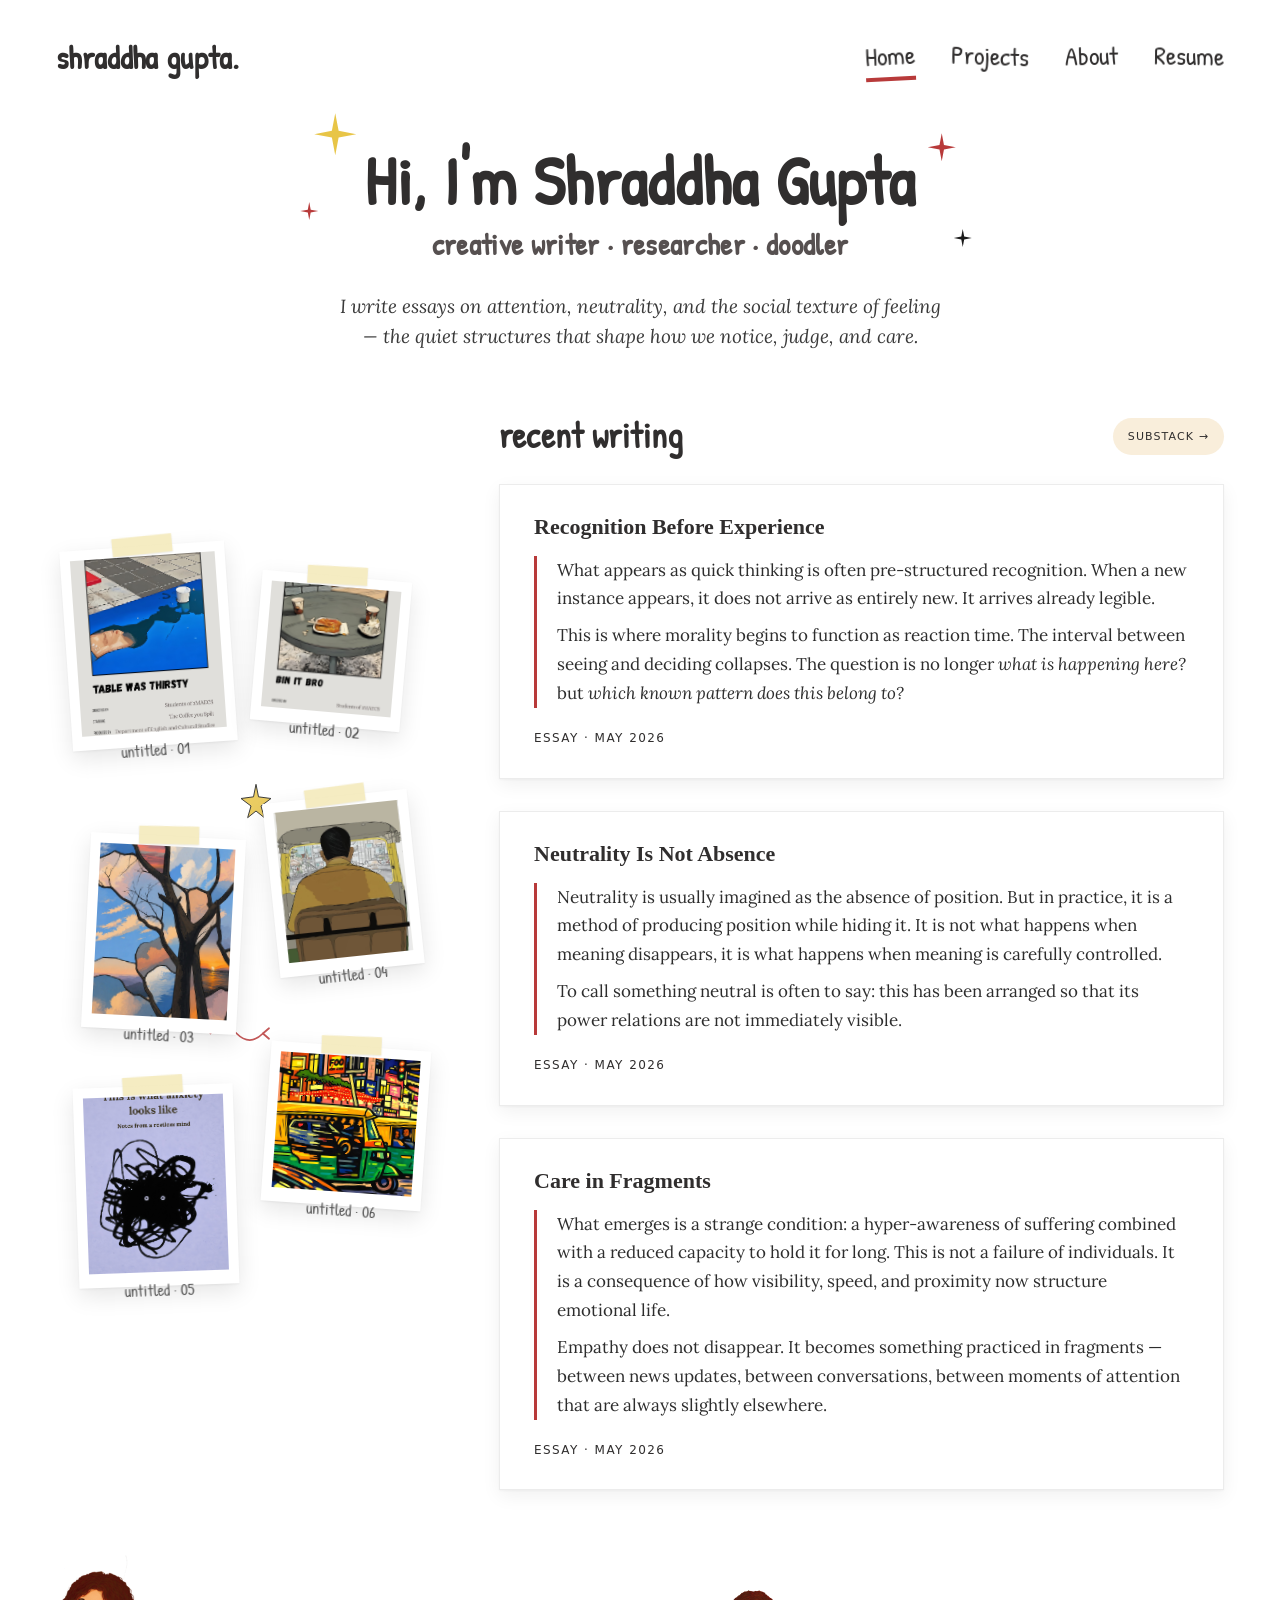
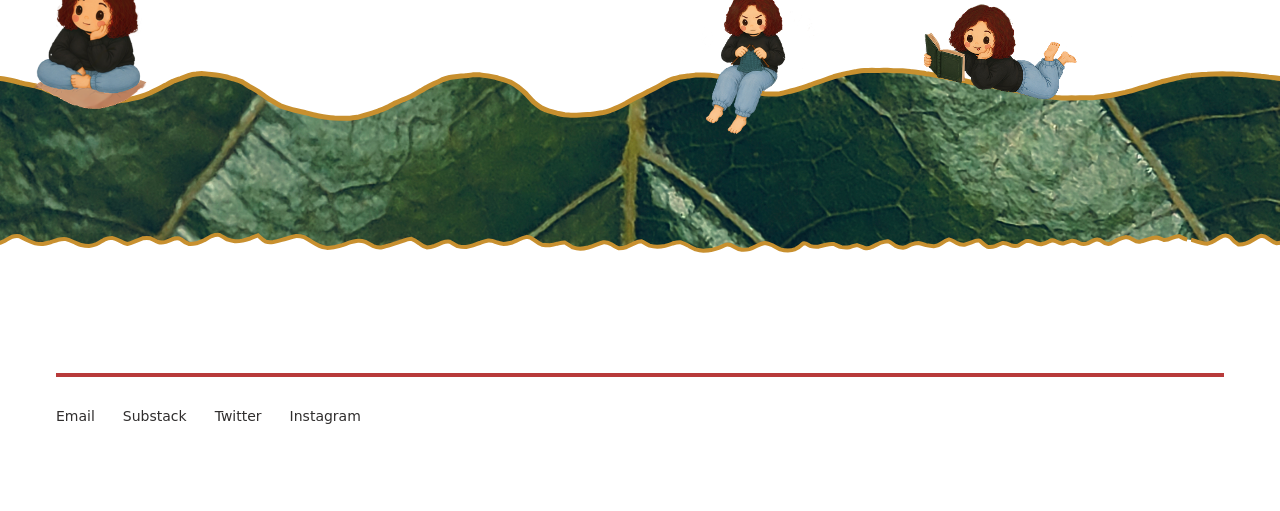
==== index.html @ cafc0611 "Add project about page, images" ====
<!DOCTYPE html>
<html lang="en">

<head>
  <meta charset="UTF-8" />
  <meta name="viewport" content="width=device-width, initial-scale=1.0" />
  <title>Shraddha Gupta</title>
  <link rel="preconnect" href="https://fonts.googleapis.com">
  <link rel="preconnect" href="https://fonts.gstatic.com" crossorigin>
  <link rel="stylesheet" href="assets/style.css">
  <link
    href="https://fonts.googleapis.com/css2?family=Lora:ital,wght@0,400;0,500;1,400;1,500&family=Patrick+Hand&display=swap"
    rel="stylesheet">
</head>

<body>
  <!-- ============================ NAV ============================ -->
  <nav class="page-margin">
    <div class="logo">shraddha gupta.</div>
    <div class="nav-links">
      <a href="index.html" class="nav-active-link">Home</a>
      <a href="projects.html">Projects</a>
      <a href="about.html">About</a>
      <a href="assets/Shraddha Gupta CV.pdf">Resume</a>
    </div>
  </nav>

  <!-- ============================ HERO ============================ -->
  <main class="page-margin">
    <header class="hero">
      <h1>
        <span class="sparkle sparkle--lg" style="top: -30px; left: -50px; --sparkle-color: #e8c547;"></span>
        <span class="sparkle" style="top: -10px; right: -40px;"></span>
        <span class="sparkle sparkle--sm" style="bottom: 14px; right: -56px; --sparkle-color: #1a1a1a;"></span>
        <span class="sparkle sparkle--sm" style="top: 50%; left: -64px; --sparkle-color: #b83a3a;"></span>

        Hi, I'm Shraddha Gupta
        <span class="line2">creative writer · researcher · doodler</span>
      </h1>
      <p class="tagline">I write essays on attention, neutrality, and the social texture of feeling — the quiet
        structures that shape how we notice, judge, and care.</p>
    </header>

    <!-- ============================ CANVAS ============================ -->
    <section class="canvas">

      <!-- ART COLUMN -->
      <div class="gallery" id="gallery">

        <div class="art" style="top: 0; left: 10px; width: 165px; height: 200px; transform: rotate(-4deg);">
          <img src="assets/arts/art-1.jpeg" alt="" data-caption="Untitled · 01">
          <div class="caption">untitled · 01</div>
        </div>

        <div class="art" style="top: 30px; left: 200px; width: 150px; height: 150px; transform: rotate(5deg);">
          <img src="assets/arts/art-2.jpeg" alt="" data-caption="Untitled · 02">
          <div class="caption">untitled · 02</div>
        </div>

        <div class="art" style="top: 290px; left: 30px; width: 155px; height: 195px; transform: rotate(3deg);">
          <img src="assets/arts/art-3.jpeg" alt="" data-caption="Untitled · 03">
          <div class="caption">untitled · 03</div>
        </div>

        <div class="art" style="top: 250px; left: 215px; width: 145px; height: 175px; transform: rotate(-6deg);">
          <img src="assets/arts/art-4.jpeg" alt="" data-caption="Untitled · 04">
          <div class="caption">untitled · 04</div>
        </div>

        <div class="art" style="top: 540px; left: 20px; width: 160px; height: 200px; transform: rotate(-2deg);">
          <img src="assets/arts/art-5.jpeg" alt="" data-caption="Untitled · 05">
          <div class="caption">untitled · 05</div>
        </div>

        <div class="art" style="top: 500px; left: 210px; width: 160px; height: 160px; transform: rotate(4deg);">
          <img src="assets/arts/art-6.jpeg" alt="" data-caption="Untitled · 06">
          <div class="caption">untitled · 06</div>
        </div>

        <svg class="doodle" style="top: 230px; left: 175px;" width="50" height="50" viewBox="0 0 60 60" fill="none">
          <path d="M30 10 L33 25 L48 27 L36 36 L40 50 L30 42 L20 50 L24 36 L12 27 L27 25 Z" fill="#e8c547"
            stroke="#1a1a1a" stroke-width="1.2" stroke-linejoin="round" />
        </svg>

        <svg class="doodle" style="top: 470px; left: 150px;" width="70" height="35" viewBox="0 0 80 40" fill="none">
          <path d="M5 20 Q 20 5, 35 20 T 65 20" stroke="#b83a3a" stroke-width="2" fill="none" stroke-linecap="round" />
          <path d="M65 20 L72 14 M65 20 L72 26" stroke="#b83a3a" stroke-width="2" stroke-linecap="round" />
        </svg>

      </div>

      <!-- WRITING COLUMN -->
      <div class="writing">
        <div class="writing-header">
          <h2>recent writing</h2>
          <a href="https://shraddhag.substack.com/" target="_blank" rel="noopener">Substack →</a>
        </div>

        <article class="essay">
          <a class="title-link" href="https://shraddhag.substack.com/p/recognition-before-experience-on" target="_blank"
            rel="noopener">
            <h3>Recognition Before Experience</h3>
          </a>
          <blockquote>
            <p>What appears as quick thinking is often pre-structured recognition. When a new instance appears, it does
              not arrive as entirely new. It arrives already legible.</p>
            <p>This is where morality begins to function as reaction time. The interval between seeing and deciding
              collapses. The question is no longer <em>what is happening here?</em> but <em>which known pattern does
                this belong to?</em></p>
          </blockquote>
          <span class="meta">Essay · May 2026</span>
        </article>

        <article class="essay">
          <a class="title-link" href="https://shraddhag.substack.com/p/neutrality-is-not-absence-on-the" target="_blank"
            rel="noopener">
            <h3>Neutrality Is Not Absence</h3>
          </a>
          <blockquote>
            <p>Neutrality is usually imagined as the absence of position. But in practice, it is a method of producing
              position while hiding it. It is not what happens when meaning disappears, it is what happens when meaning
              is carefully controlled.</p>
            <p>To call something neutral is often to say: this has been arranged so that its power relations are not
              immediately visible.</p>
          </blockquote>
          <span class="meta">Essay · May 2026</span>
        </article>

        <article class="essay">
          <a class="title-link" href="https://shraddhag.substack.com/p/care-in-fragments-apathy-attention"
            target="_blank" rel="noopener">
            <h3>Care in Fragments</h3>
          </a>
          <blockquote>
            <p>What emerges is a strange condition: a hyper-awareness of suffering combined with a reduced capacity to
              hold it for long. This is not a failure of individuals. It is a consequence of how visibility, speed, and
              proximity now structure emotional life.</p>
            <p>Empathy does not disappear. It becomes something practiced in fragments — between news updates, between
              conversations, between moments of attention that are always slightly elsewhere.</p>
          </blockquote>
          <span class="meta">Essay · May 2026</span>
        </article>

      </div>
    </section>
  </main>

    <!-- ============================ WAVE ANIMATION ============================ -->
  <div class="wave-frame">
    <img class="wave-leaf" src="assets/arts/leaf.jpg" alt="">
    <div class="wave-track" id="wave-track"></div>

    <!-- Two tile templates — desktop and mobile.
         JS picks the right one based on viewport width.
         Both use the same 1440×260 SVG coordinate space,
         but you can reposition overlays independently. -->
    <!-- Desktop tile (≥721px): 1 tile per screen width -->
    <template id="wave-tile-desktop">
      <div class="wave-tile">
        <img src="assets/drawings/waves.svg" alt="" draggable="false" class="wave-svg">
        <svg class="wave-overlay" viewBox="0 0 1440 260" preserveAspectRatio="xMidYMid slice">
            <image href="assets/drawings/shraddha-sitting.png" x="50" y="-110" height="280"/>
            <image href="assets/drawings/shraddha-knitting.png" x="530" y="-74" height="260"/>
            <image href="assets/drawings/shraddha-reading.png" x="530" y="-74" height="230"/>
        </svg>
      </div>
    </template>

    <!-- Mobile tile (≤720px): Reposition / resize overlays for the wider tile -->
    <template id="wave-tile-mobile">
      <div class="wave-tile">
        <img src="assets/drawings/waves.svg" alt="" draggable="false" class="wave-svg">
        <svg class="wave-overlay" viewBox="0 0 1440 280" preserveAspectRatio="xMidYMid slice">
            <image href="assets/drawings/shraddha-sitting.png" x="100" y="-138" height="337"/>
            <image href="assets/drawings/shraddha-knitting.png" x="900" y="-74" height="280"/>
        </svg>
      </div>
    </template>
  </div>

  <!-- ============================ FOOTER ============================ -->
  <footer class="page-margin">
    <div class="links">
      <a href="mailto:hello@example.com">Email</a>
      <a href="https://shraddhag.substack.com/" target="_blank" rel="noopener">Substack</a>
      <a href="#">Twitter</a>
      <a href="#">Instagram</a>
    </div>
  </footer>

  <!-- ============================ MODAL ============================ -->
  <div class="modal" id="modal" aria-hidden="true">
    <button class="modal-close" id="modal-close" aria-label="Close">×</button>
    <button class="modal-arrow modal-prev" id="modal-prev" aria-label="Previous">‹</button>
    <div class="modal-stage" id="modal-stage">
      <img id="modal-img" src="" alt="">
      <div class="modal-caption" id="modal-caption"></div>
    </div>
    <button class="modal-arrow modal-next" id="modal-next" aria-label="Next">›</button>
  </div>

  <script>
    /* ============================================================
       WAVE MARQUEE — tile-based infinite scroll
       ============================================================
       Two <template> elements define the tile at each breakpoint.
       JS picks the right one, clones it, and scrolls. On resize
       across the breakpoint it rebuilds with the other template.
       ============================================================ */
    (function () {
      const BREAKPOINT = 720;

      const DESKTOP = {
        template: document.getElementById('wave-tile-desktop'),
        tilesPerScreen: 1,
        speed: 60,
      };

      const MOBILE = {
        template: document.getElementById('wave-tile-mobile'),
        tilesPerScreen: 0.6,
        speed: 60,
      };

      const track = document.getElementById('wave-track');
      if (!track) return;

      let current = null;   // 'desktop' | 'mobile'
      let offset = 0;
      let last = null;
      let setWidth = window.innerWidth;
      let config = DESKTOP;

      function build() {
        const mode = window.innerWidth > BREAKPOINT ? 'desktop' : 'mobile';
        if (mode === current) return;
        current = mode;
        config = mode === 'desktop' ? DESKTOP : MOBILE;

        // Clear existing tiles
        track.innerHTML = '';

        const tileCount = Math.ceil(config.tilesPerScreen) + 2;
        const tileWidthVW = 100 / config.tilesPerScreen;

        for (let t = 0; t < tileCount; t++) {
          const clone = config.template.content.cloneNode(true);
          const tile = clone.querySelector('.wave-tile');
          tile.style.width = tileWidthVW + 'vw';
          track.appendChild(clone);
        }

        // Reset scroll so it doesn't jump
        setWidth = window.innerWidth;
        offset = offset % setWidth;
      }

      build();

      // Rebuild immediately when crossing the breakpoint
      window.addEventListener('resize', function () {
        setWidth = window.innerWidth;
        const mode = setWidth > BREAKPOINT ? 'desktop' : 'mobile';
        if (mode !== current) build();
      });

      function tick(ts) {
        if (last === null) last = ts;
        const dt = (ts - last) / 1000;
        last = ts;

        offset += config.speed * dt;

        setWidth = window.innerWidth;
        if (offset >= setWidth) offset -= setWidth;

        track.style.transform = 'translate3d(-' + offset + 'px, 0, 0)';
        requestAnimationFrame(tick);
      }

      requestAnimationFrame(tick);
    })();

    /* ============================================================
       GALLERY MODAL
       ============================================================ */
    (function () {
      const tiles = Array.from(document.querySelectorAll('.art img'));
      const modal = document.getElementById('modal');
      const modalImg = document.getElementById('modal-img');
      const modalCaption = document.getElementById('modal-caption');
      const stage = document.getElementById('modal-stage');
      let i = 0;

      function show(n) {
        i = (n + tiles.length) % tiles.length;
        modalImg.src = tiles[i].src;
        modalCaption.textContent = tiles[i].dataset.caption || '';
      }
      function open(n) { show(n); modal.classList.add('open'); document.body.style.overflow = 'hidden'; }
      function close() { modal.classList.remove('open'); document.body.style.overflow = ''; }

      tiles.forEach((img, idx) => img.parentElement.addEventListener('click', () => open(idx)));
      modal.addEventListener('click', close);
      stage.addEventListener('click', e => e.stopPropagation());
      document.getElementById('modal-close').addEventListener('click', close);
      document.getElementById('modal-prev').addEventListener('click', e => { e.stopPropagation(); show(i - 1); });
      document.getElementById('modal-next').addEventListener('click', e => { e.stopPropagation(); show(i + 1); });
      document.addEventListener('keydown', e => {
        if (!modal.classList.contains('open')) return;
        if (e.key === 'Escape') close();
        if (e.key === 'ArrowLeft') show(i - 1);
        if (e.key === 'ArrowRight') show(i + 1);
      });
    })();
  </script>
</body>
</html>
---- assets/style.css ----
:root {
  --bg: #ffffff;
  --ink: #302e2e;
  --muted: #6b6b6b;
  --accent: #b83a3a;
  --paper: #ffffff;
  --tape: #f4e9b8;
  --card-border: #ececec;
  --font-hand: 'Patrick Hand', cursive;
  --font-serif: 'Fraunces', Georgia, serif;
  --font-body: 'Lora', Georgia, serif;
  --font-sans: 'Inter', system-ui, sans-serif;
}

* {
  box-sizing: border-box;
  margin: 0;
  padding: 0;
}

html,
body {
  overflow-x: hidden;
}

html {
  scroll-behavior: smooth;
}

body {
  background: var(--bg);
  color: var(--ink);
  font-family: var(--font-sans);
  font-size: 16px;
  line-height: 1.6;
  padding: 32px 0 80px;
  -webkit-font-smoothing: antialiased;
  -moz-osx-font-smoothing: grayscale;
}

.page-margin {
  margin-left: 56px;
  margin-right: 56px;
}


/* ---------- NAV ---------- */
nav {
  display: flex;
  justify-content: space-between;
  align-items: center;
  padding-bottom: 20px;
}

.logo {
  font-family: var(--font-hand);
  font-weight: 600;
  font-size: 32px;
  letter-spacing: 0.01em;
}

.nav-links {
  display: flex;
  gap: 36px;
}

.nav-links a {
  color: var(--ink);
  text-decoration: none;
  font-family: var(--font-hand);
  font-size: 26px;
  transition: color 0.2s ease;
  display: inline-block;
  backface-visibility: hidden;
  -webkit-backface-visibility: hidden;
  transform: translateZ(0) rotate(var(--r, 0deg));
}

.nav-links a:nth-child(1) {
  --r: -3deg;
}

.nav-links a:nth-child(2) {
  --r: 2deg;
}

.nav-links a:nth-child(3) {
  --r: -1deg;
}

.nav-links a:nth-child(4) {
  --r: 1deg;
}

.nav-links a:hover {
  color: var(--accent);
}

.nav-active-link {
  border-bottom: 4px solid var(--accent);
}

/* ---------- WAVE ANIMATION ---------- */
.wave-frame {
  position: relative;
  width: 100%;
  aspect-ratio: 1440 / 260;
  margin-top: 120px;
  margin-bottom: 24px;
}

/* Leaf fills the entire frame as background */
.wave-leaf {
  position: absolute;
  inset: 0;
  width: 100%;
  height: 100%;
  object-fit: cover;
  display: block;
  background-position: 10%;
}

/* Track holds wave SVG images that scroll on top of the leaf.
       The SVG's filled wave shape should be white (#fff) so it
       punches out the leaf, matching the page background.        */
.wave-track {
  position: absolute;
  inset: 0;
  display: flex;
  will-change: transform;
  z-index: 1;
}

.wave-tile {
  position: relative;
  flex-shrink: 0;
  height: 100%;
}

.wave-svg {
  display: block;
  width: 100%;
  height: 100%;
}

/* Overlay SVG for characters / doodles that ride the wave.
       viewBox="0 0 1440 260" gives a fixed coordinate space that
       scales with the tile. Just draw/place things in that space. */
.wave-overlay {
  position: absolute;
  inset: 0;
  width: 100%;
  height: 100%;
  pointer-events: none;
  overflow: visible;
}

/* ---------- HERO ---------- */
.hero {
  text-align: center;
  padding: 40px 0 45px;
  position: relative;
}

.hero h1 {
  font-family: var(--font-hand);
  font-weight: 700;
  font-size: clamp(40px, 6vw, 68px);
  line-height: 1.1;
  letter-spacing: 0.005em;
  position: relative;
  display: inline-block;
}

.hero h1 span.line2 {
  display: block;
  font-size: clamp(30px, 4.5vw, 30px);
  margin-top: 10px;
  color: #565050;
}

.hero h1 span.aside {
  font-family: var(--font-serif);
  font-style: italic;
  font-weight: 400;
  font-size: 0.5em;
  color: var(--muted);
  letter-spacing: 0;
  vertical-align: middle;
}

.hero .tagline {
  margin-top: 28px;
  font-family: var(--font-body);
  font-style: italic;
  font-size: 19px;
  line-height: 1.6;
  color: #3a3a3a;
  max-width: 56ch;
  margin-left: auto;
  margin-right: auto;
}

/* ---------- SPARKLES ---------- */
.sparkle {
  --sparkle-size: 28px;
  --sparkle-color: var(--accent);
  position: absolute;
  width: var(--sparkle-size);
  height: var(--sparkle-size);
  pointer-events: none;
  background: var(--sparkle-color);
  clip-path: polygon(50% 0%, 58% 42%, 100% 50%, 58% 58%,
      50% 100%, 42% 58%, 0% 50%, 42% 42%);
  filter: drop-shadow(0 1px 2px rgba(0, 0, 0, 0.15));
  animation: twinkle 2.4s ease-in-out infinite;
}

.sparkle--sm {
  --sparkle-size: 18px;
}

.sparkle--lg {
  --sparkle-size: 42px;
}

@keyframes twinkle {

  0%,
  100% {
    transform: scale(1) rotate(0deg);
    opacity: 1;
  }

  50% {
    transform: scale(0.75) rotate(90deg);
    opacity: 0.7;
  }
}

/* ---------- CANVAS / GALLERY ---------- */
.canvas {
  position: relative;
  max-width: 1260px;
  display: grid;
  margin: 0 auto;
  grid-template-columns: 1fr 2fr;
  gap: 80px;
  align-items: start;
}

.gallery {
  position: relative;
  min-height: 800px;
  padding-top: 60px;
  margin-top: 150px;
}

.gallery-label {
  position: absolute;
  top: 8px;
  left: 30px;
  display: flex;
  align-items: center;
  gap: 12px;
  transform: rotate(-2deg);
}

.gallery-label-line {
  width: 32px;
  height: 1px;
  background: var(--muted);
}

.gallery-label-text {
  font-family: var(--font-sans);
  font-size: 11px;
  text-transform: uppercase;
  letter-spacing: 0.16em;
  color: var(--muted);
}

.art {
  position: absolute;
  background: var(--paper);
  padding: 10px 10px 14px;
  box-shadow:
    0 1px 2px rgba(0, 0, 0, 0.06),
    0 8px 22px rgba(0, 0, 0, 0.10);
  transition: transform 0.25s ease, box-shadow 0.25s ease, z-index 0s 0.25s;
  cursor: pointer;
  z-index: 1;
  backface-visibility: hidden;
  -webkit-backface-visibility: hidden;
  will-change: transform;
}

.art img {
  display: block;
  width: 100%;
  height: 100%;
  object-fit: cover;
}

.art:hover {
  transform: rotate(0deg) scale(1.03) !important;
  box-shadow: 0 4px 8px rgba(0, 0, 0, 0.08), 0 24px 50px rgba(0, 0, 0, 0.18);
  z-index: 10;
  transition: transform 0.25s ease, box-shadow 0.25s ease, z-index 0s;
}

.art::before {
  content: "";
  position: absolute;
  top: -10px;
  left: 50%;
  transform: translateX(-50%) rotate(-2deg);
  width: 60px;
  height: 18px;
  background: var(--tape);
  opacity: 0.85;
  box-shadow: 0 1px 2px rgba(0, 0, 0, 0.1);
}

.art .caption {
  font-family: var(--font-hand);
  font-size: 16px;
  text-align: center;
  margin-top: 6px;
  color: #555;
}

/* ---------- WRITING COLUMN ---------- */
.writing {
  padding-top: 12px;
}

.featured-quote {
  margin: 0 0 56px;
  padding: 0;
  border: none;
}

.featured-quote p {
  font-family: var(--font-serif);
  font-style: italic;
  font-weight: 400;
  font-size: clamp(22px, 2.4vw, 30px);
  line-height: 1.4;
  color: var(--ink);
  letter-spacing: -0.005em;
}

.featured-quote cite {
  display: block;
  margin-top: 16px;
  font-style: normal;
  font-family: var(--font-sans);
  font-size: 12px;
  text-transform: uppercase;
  letter-spacing: 0.14em;
  color: var(--muted);
}

.featured-quote cite em {
  font-style: italic;
  text-transform: none;
  letter-spacing: 0.02em;
  font-family: var(--font-body);
  font-size: 14px;
}

.writing-header {
  display: flex;
  align-items: baseline;
  justify-content: space-between;
  margin-bottom: 10px;
  padding-bottom: 10px;
}

.writing-header h2 {
  font-family: var(--font-hand);
  font-weight: 700;
  font-size: 35px;
  letter-spacing: 0.01em;
}

.writing-header a {
  font-family: var(--font-sans);
  font-size: 11px;
  color: var(--ink);
  text-decoration: none;
  text-transform: uppercase;
  letter-spacing: 0.1em;
  border-radius: 20px;
  background: rgb(249, 238, 219);
  padding: 10px 15px 10px 15px;
  margin-top: auto;
  margin-bottom: auto;
}

.writing-header a:hover {
  color: var(--accent);
}

.essay {
  background: var(--paper);
  padding: 28px 34px;
  margin-bottom: 32px;
  box-shadow:
    0 1px 2px rgba(0, 0, 0, 0.04),
    0 6px 18px rgba(0, 0, 0, 0.06);
  border: 1px solid var(--card-border);
  transition: transform 0.2s ease, box-shadow 0.2s ease;
  backface-visibility: hidden;
  -webkit-backface-visibility: hidden;
  will-change: transform;

}

.essay:hover {
  transform: translateY(-1px) rotate(0deg);
  box-shadow: 0 4px 8px rgba(0, 0, 0, 0.05), 0 14px 28px rgba(0, 0, 0, 0.10);
}


.essay a.title-link {
  text-decoration: none;
  color: inherit;
  display: block;
}

.essay h3 {
  font-family: var(--font-serif);
  font-weight: 600;
  font-size: 22px;
  line-height: 1.3;
  margin-bottom: 14px;
}

.essay h3:hover {
  color: var(--accent);
}

.essay blockquote {
  font-family: var(--font-body);
  font-weight: 400;
  font-size: 17px;
  line-height: 1.7;
  color: #2d2d2d;
  padding-left: 20px;
  border-left: 3px solid var(--accent);
  margin-bottom: 16px;
  -webkit-font-smoothing: antialiased;
  -moz-osx-font-smoothing: grayscale;
}

.essay blockquote p+p {
  margin-top: 8px;
}

.essay .meta {
  font-size: 12px;
  text-transform: uppercase;
  letter-spacing: 0.12em;
  font-family: var(--font-sans);
}

/* ---------- DOODLES ---------- */
.doodle {
  position: absolute;
  pointer-events: none;
  opacity: 0.85;
}

/* ---------- FOOTER ---------- */
footer {
  margin-top: 100px;
  padding-top: 28px;
  border-top: 4px solid var(--accent);
  display: flex;
  justify-content: space-between;
  align-items: flex-end;
  flex-wrap: wrap;
  gap: 32px;
}

footer .signoff {
  font-family: var(--font-hand);
  font-size: 28px;
  color: var(--accent);
}

footer .links {
  display: flex;
  gap: 28px;
}

footer .links a {
  color: var(--ink);
  text-decoration: none;
  font-size: 14px;
  border-bottom: 1px solid transparent;
  padding-bottom: 2px;
  transition: border-color 0.2s ease;
}

footer .links a:hover {
  border-color: var(--accent);
}

/* ---------- MODAL ---------- */
.modal {
  position: fixed;
  inset: 0;
  background: rgba(20, 18, 16, 0.92);
  display: none;
  align-items: center;
  justify-content: center;
  z-index: 100;
  padding: 40px 80px;
  cursor: pointer;
}

.modal.open {
  display: flex;
}

.modal-stage {
  max-width: 90vw;
  max-height: 85vh;
  display: flex;
  flex-direction: column;
  align-items: center;
  gap: 16px;
  cursor: default;
}

.modal-stage img {
  max-width: 100%;
  max-height: 78vh;
  object-fit: contain;
  box-shadow: 0 20px 60px rgba(0, 0, 0, 0.4);
}

.modal-caption {
  font-family: var(--font-hand);
  font-size: 22px;
  color: #f0e9d8;
}

.modal-arrow,
.modal-close {
  position: absolute;
  background: none;
  border: 1px solid rgba(255, 255, 255, 0.3);
  color: #fafaf7;
  width: 44px;
  height: 44px;
  border-radius: 50%;
  font-size: 18px;
  cursor: pointer;
  display: flex;
  align-items: center;
  justify-content: center;
  transition: background 0.15s ease;
  font-family: var(--font-serif);
}

.modal-arrow {
  top: 50%;
  transform: translateY(-50%);
}

.modal-prev {
  left: 24px;
}

.modal-next {
  right: 24px;
}

.modal-close {
  top: 24px;
  right: 24px;
  border: none;
  opacity: 0.7;
  font-size: 28px;
}

.modal-arrow:hover,
.modal-close:hover {
  background: rgba(255, 255, 255, 0.1);
  opacity: 1;
}

/* ============================================================
   PROJECTS PAGE STYLES
   ============================================================ */

.hero--compact {
  padding: 30px 0 35px;
}

.hero--compact h1 {
  font-size: clamp(36px, 5vw, 56px);
}

/* Projects Section */
.projects-section {
  max-width: 1100px;
  margin: 0 auto;
  padding: 20px 0 60px;
}

/* Project Cards */
.project-card {
  display: grid;
  grid-template-columns: 1fr 1.2fr;
  gap: 48px;
  align-items: center;
  margin-bottom: 80px;
  position: relative;
}

.project-card--reverse {
  grid-template-columns: 1.2fr 1fr;
  direction: rtl;
}

.project-card--reverse > * {
  direction: ltr;
}

.project-card--featured {
  background: var(--paper);
  padding: 40px;
  border-radius: 4px;
  box-shadow: 0 2px 8px rgba(0, 0, 0, 0.06), 0 12px 32px rgba(0, 0, 0, 0.08);
  border: 1px solid var(--card-border);
  margin-bottom: 100px;
}

/* Project Images */
.project-images {
  display: grid;
  grid-template-columns: 1fr 1fr;
  gap: 16px;
  position: relative;
  max-width: 400px;
}

.project-card--featured .project-images {
  max-width: 320px;
}

.project-images--single {
  grid-template-columns: 1fr;
}

.project-img {
  background: var(--paper);
  padding: 8px;
  box-shadow: 0 2px 6px rgba(0, 0, 0, 0.08), 0 8px 20px rgba(0, 0, 0, 0.10);
  transition: transform 0.25s ease, box-shadow 0.25s ease;
}

.project-img:hover {
  transform: translateY(-4px) rotate(0deg);
  box-shadow: 0 4px 12px rgba(0, 0, 0, 0.10), 0 16px 40px rgba(0, 0, 0, 0.14);
}

.project-img img {
  display: block;
  width: 100%;
  height: auto;
  object-fit: cover;
}

.project-img--primary {
  transform: rotate(-2deg);
}

.project-img--secondary {
  transform: rotate(3deg) translateY(20px);
}

/* Project Content */
.project-content {
  padding: 8px 0;
}

.project-tag {
  display: inline-block;
  font-family: var(--font-sans);
  font-size: 11px;
  text-transform: uppercase;
  letter-spacing: 0.14em;
  color: var(--accent);
  background: rgba(184, 58, 58, 0.08);
  padding: 6px 12px;
  border-radius: 20px;
  margin-bottom: 16px;
}

.project-content h2 {
  font-family: var(--font-serif);
  font-weight: 600;
  font-size: clamp(22px, 2.5vw, 28px);
  line-height: 1.3;
  margin-bottom: 20px;
  color: var(--ink);
}

.project-content p {
  font-family: var(--font-body);
  font-size: 16px;
  line-height: 1.7;
  color: #3d3d3d;
  margin-bottom: 16px;
}

.project-link {
  display: inline-block;
  margin-top: 12px;
  font-family: var(--font-sans);
  font-size: 13px;
  color: var(--accent);
  text-decoration: none;
  border-bottom: 1px solid var(--accent);
  padding-bottom: 2px;
  transition: color 0.2s ease, border-color 0.2s ease;
}

.project-link:hover {
  color: var(--ink);
  border-color: var(--ink);
}

/* Project Doodles */
.project-doodle {
  position: absolute;
  pointer-events: none;
}

.project-card .project-doodle {
  left: -50px;
  top: 20%;
}

.project-card .project-doodle--right {
  left: auto;
  right: -30px;
  top: 10%;
}

.project-card .project-doodle--left {
  left: -40px;
  top: 40%;
}

/* ============================================================
   ABOUT PAGE STYLES - SIDE BY SIDE LAYOUT
   ============================================================ */

/* Split Layout Container */
.about-split {
  display: grid;
  grid-template-columns: 320px 1fr;
  gap: 60px;
  align-items: start;
  max-width: 1000px;
  margin: 40px auto 60px;
  padding: 0 20px;
}

/* Left Column - Profile */
.about-profile {
  display: flex;
  flex-direction: column;
  align-items: center;
  position: sticky;
  top: 40px;
}

.profile-container-large {
  position: relative;
  width: 280px;
  height: 280px;
  margin-bottom: 24px;
}

.profile-frame-large {
  width: 260px;
  height: 260px;
  border-radius: 50%;
  overflow: hidden;
  position: absolute;
  top: 10px;
  left: 10px;
  box-shadow: 0 6px 30px rgba(0, 0, 0, 0.15);
  background: var(--paper);
  border: 5px solid var(--paper);
}

.profile-frame-large img {
  width: 100%;
  height: 100%;
  object-fit: cover;
}

.profile-ring-large {
  position: absolute;
  top: 0;
  left: 0;
  width: 100%;
  height: 100%;
  pointer-events: none;
}

/* Sparkles around large profile */
.profile-container-large .sparkle {
  position: absolute;
  animation: twinkle 2.4s ease-in-out infinite;
}

.about-tagline-large {
  font-family: var(--font-body);
  font-style: italic;
  font-size: 15px;
  color: var(--muted);
  text-align: center;
  line-height: 1.5;
}

/* Right Column - Content */
.about-text-content {
  padding-top: 20px;
}

.about-heading {
  font-family: var(--font-hand);
  font-weight: 700;
  font-size: clamp(40px, 5vw, 56px);
  line-height: 1.1;
  position: relative;
  display: inline-block;
  margin-bottom: 28px;
  color: var(--ink);
}

.about-body p {
  font-family: var(--font-body);
  font-size: 16.5px;
  line-height: 1.8;
  color: #3d3d3d;
  margin-bottom: 20px;
}

.about-lead-large {
  font-family: var(--font-serif);
  font-size: 18px;
  line-height: 1.7;
  color: var(--ink);
  margin-bottom: 20px;
}

/* Connect Section - Inline */
.about-connect-split {
  margin-top: 32px;
  padding-top: 24px;
  border-top: 1px solid var(--card-border);
  font-family: var(--font-body);
  font-size: 16px;
  color: var(--muted);
}

.connect-label {
  color: var(--muted);
  margin-right: 8px;
}

.connect-link-inline {
  font-family: var(--font-hand);
  font-size: 20px;
  color: var(--ink);
  text-decoration: none;
  position: relative;
  margin: 0 4px;
}

.connect-link-inline:hover {
  color: var(--accent);
}

.connect-separator {
  margin: 0 8px;
  color: var(--muted);
}

/* Knick-knacks illustration */
.about-knickknacks {
  display: flex;
  justify-content: center;
  margin-top: 20px;
  margin-bottom: 20px;
}

.about-knickknacks img {
  max-width: 100%;
  height: auto;
  max-height: 160px;
  opacity: 0.9;
}

/* ---------- RESPONSIVE ---------- */
@media (max-width: 1024px) {
  .canvas {
    grid-template-columns: 1fr;
    gap: 56px;
  }

  .writing {
    order: 1;
  }

  .gallery {
    order: 2;
  }

  .gallery {
    min-height: auto;
    padding-top: 40px;
    display: grid;
    grid-template-columns: repeat(2, 1fr);
    gap: 28px;
    max-width: 600px;
    margin: 0 auto;
  }

  .art {
    position: relative !important;
    top: auto !important;
    left: auto !important;
    width: 100% !important;
    height: auto !important;
    transform: rotate(0deg) !important;
  }

  .art img {
    aspect-ratio: 1 / 1;
  }

  .gallery-label {
    position: relative;
    top: auto;
    left: 0;
  }

  .doodle {
    display: none;
  }
}

@media (max-width: 720px) {
  nav {
    margin-bottom: 24px;
    padding-bottom: 12px;
  }

  .hero {
    padding: 8px 0 40px;
  }

  .nav-links {
    gap: 18px;
  }

  .gallery {
    grid-template-columns: 1fr;
    max-width: 320px;
  }

  .wave-frame {
    aspect-ratio: 1440 / 500;
  }

  /* Projects responsive */
  .project-card,
  .project-card--reverse {
    grid-template-columns: 1fr;
    direction: ltr;
    gap: 32px;
  }

  .project-card--reverse > * {
    direction: ltr;
  }

  .project-card--featured {
    padding: 24px;
  }

  .project-images {
    order: 1;
  }

  .project-content {
    order: 2;
  }

  /* About responsive */
  .about-split {
    grid-template-columns: 1fr;
    gap: 40px;
    margin: 20px auto 40px;
  }

  .about-profile {
    position: static;
    order: 1;
  }

  .about-text-content {
    order: 2;
    text-align: center;
  }

  .about-body {
    text-align: left;
  }

  .profile-container-large {
    width: 220px;
    height: 220px;
  }

  .profile-frame-large {
    width: 200px;
    height: 200px;
  }

  .about-heading {
    margin-bottom: 20px;
  }

  .about-connect-split {
    text-align: center;
  }

  .about-knickknacks img {
    max-height: 120px;
  }

}
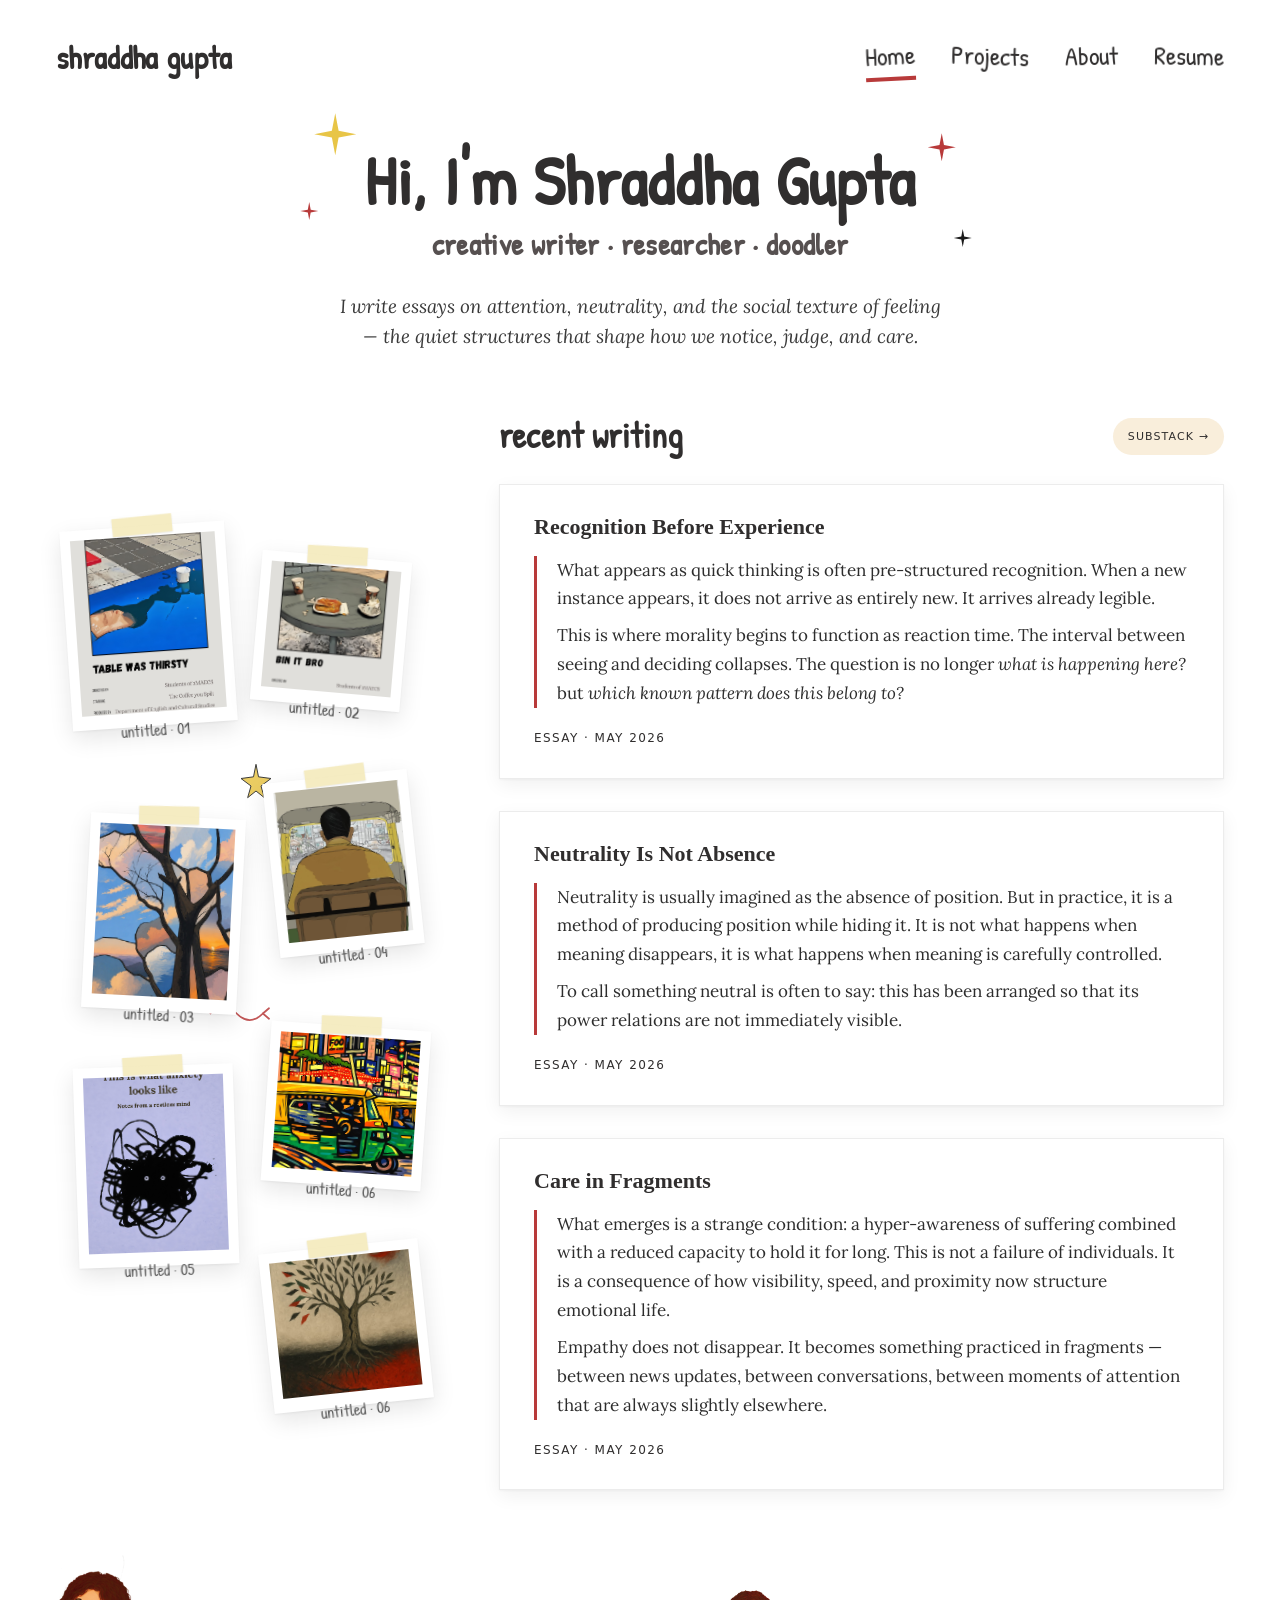
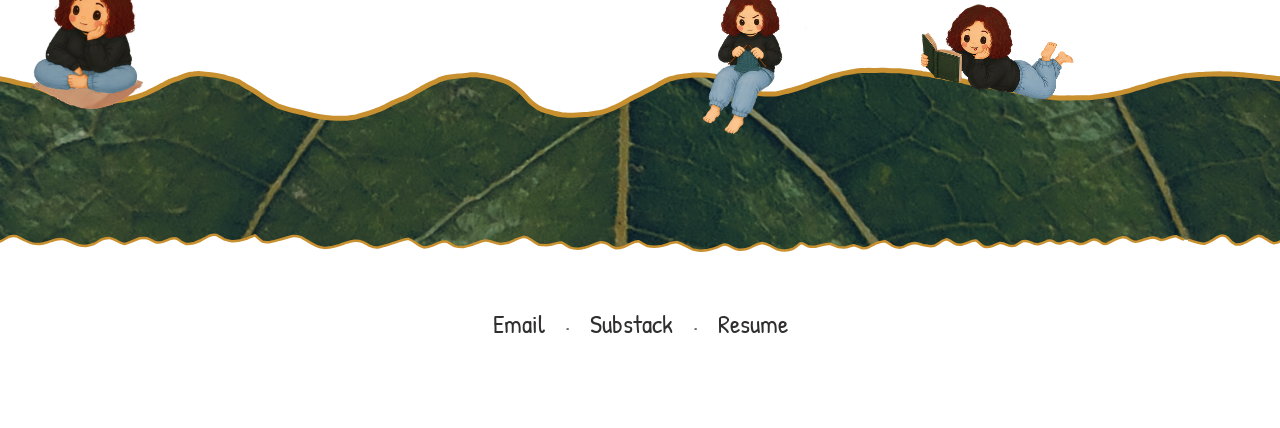
==== commit 2011c448: "Update footer, some tweaks" ====
--- a/index.html
+++ b/index.html
@@ -16,7 +16,7 @@
 <body>
   <!-- ============================ NAV ============================ -->
   <nav class="page-margin">
-    <div class="logo">shraddha gupta.</div>
+    <div class="logo">shraddha gupta</div>
     <div class="nav-links">
       <a href="index.html" class="nav-active-link">Home</a>
       <a href="projects.html">Projects</a>
@@ -74,6 +74,11 @@
 
         <div class="art" style="top: 500px; left: 210px; width: 160px; height: 160px; transform: rotate(4deg);">
           <img src="assets/arts/art-6.jpeg" alt="" data-caption="Untitled · 06">
+          <div class="caption">untitled · 06</div>
+        </div>
+
+        <div class="art" style="top: 720px; left: 210px; width: 160px; height: 160px; transform: rotate(-6deg);">
+          <img src="assets/arts/art-9.jpeg" alt="" data-caption="Untitled · 06">
           <div class="caption">untitled · 06</div>
         </div>
 
@@ -182,9 +187,10 @@
   <footer class="page-margin">
     <div class="links">
       <a href="mailto:hello@example.com">Email</a>
+      <span class="separator">·</span>
       <a href="https://shraddhag.substack.com/" target="_blank" rel="noopener">Substack</a>
-      <a href="#">Twitter</a>
-      <a href="#">Instagram</a>
+      <span class="separator">·</span>
+      <a href="assets/Shraddha Gupta CV.pdf">Resume</a>
     </div>
   </footer>
 
--- a/assets/style.css
+++ b/assets/style.css
@@ -253,7 +253,7 @@
   position: relative;
   min-height: 800px;
   padding-top: 60px;
-  margin-top: 150px;
+  margin-top: 130px;
 }
 
 .gallery-label {
@@ -475,38 +475,39 @@
 
 /* ---------- FOOTER ---------- */
 footer {
-  margin-top: 100px;
-  padding-top: 28px;
-  border-top: 4px solid var(--accent);
-  display: flex;
-  justify-content: space-between;
-  align-items: flex-end;
-  flex-wrap: wrap;
-  gap: 32px;
-}
-
-footer .signoff {
+  margin-top: 30px;
+  padding-top: 0;
+  display: flex;
+  flex-direction: column;
+  justify-content: center;
+  align-items: center;
+}
+
+footer .links {
+  display: flex;
+  align-items: center;
+  gap: 20px;
+}
+
+footer .links a {
   font-family: var(--font-hand);
-  font-size: 28px;
-  color: var(--accent);
-}
-
-footer .links {
-  display: flex;
-  gap: 28px;
-}
-
-footer .links a {
   color: var(--ink);
   text-decoration: none;
-  font-size: 14px;
+  font-size: 26px;
   border-bottom: 1px solid transparent;
   padding-bottom: 2px;
   transition: border-color 0.2s ease;
 }
 
 footer .links a:hover {
-  border-color: var(--accent);
+  color: var(--accent);
+  border-color: transparent;
+}
+
+footer .links .separator {
+  font-family: var(--font-hand);
+  color: var(--muted);
+  font-size: 26px;
 }
 
 /* ---------- MODAL ---------- */
@@ -851,7 +852,7 @@
 
 .about-body p {
   font-family: var(--font-body);
-  font-size: 16.5px;
+  font-size: 17px;
   line-height: 1.8;
   color: #3d3d3d;
   margin-bottom: 20px;
@@ -867,9 +868,6 @@
 
 /* Connect Section - Inline */
 .about-connect-split {
-  margin-top: 32px;
-  padding-top: 24px;
-  border-top: 1px solid var(--card-border);
   font-family: var(--font-body);
   font-size: 16px;
   color: var(--muted);
@@ -882,8 +880,9 @@
 
 .connect-link-inline {
   font-family: var(--font-hand);
-  font-size: 20px;
-  color: var(--ink);
+  font-size: clamp(30px, 4.5vw, 30px);
+  margin-top: 10px;
+  color: #565050;
   text-decoration: none;
   position: relative;
   margin: 0 4px;
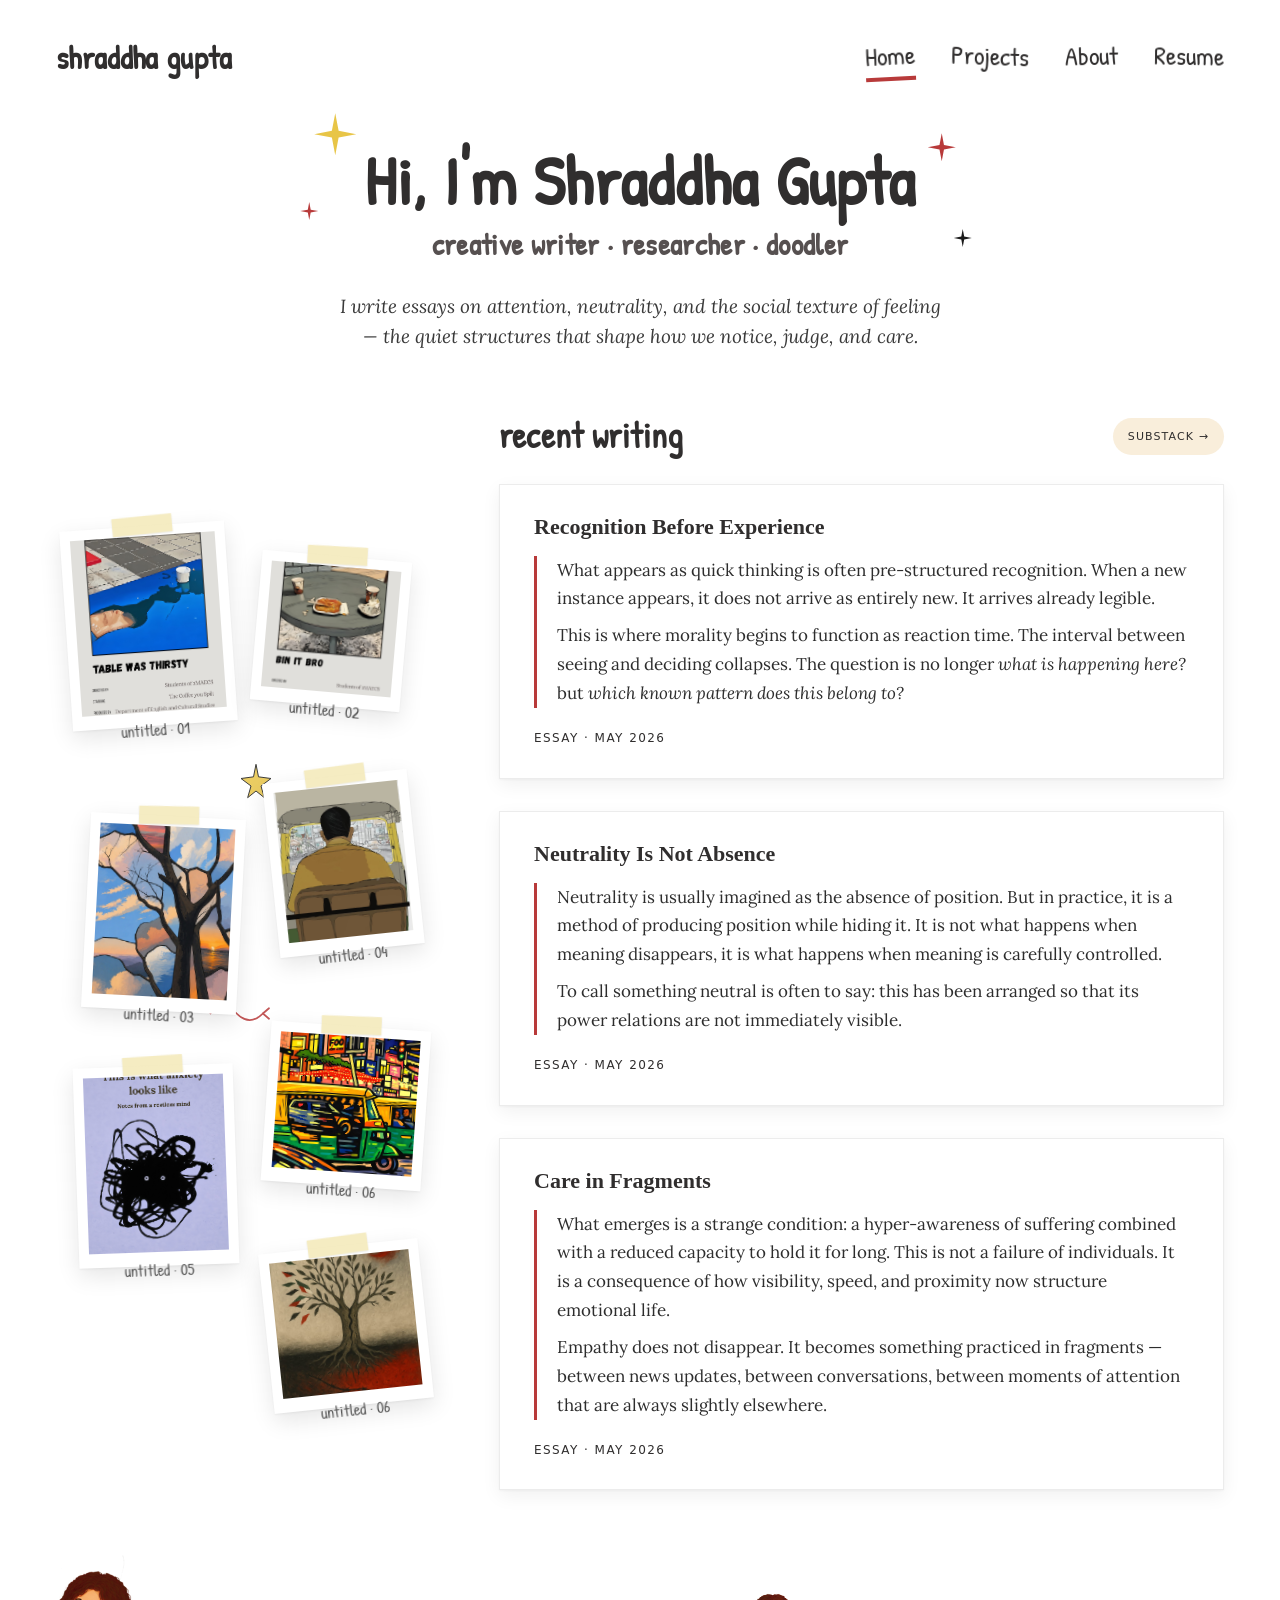
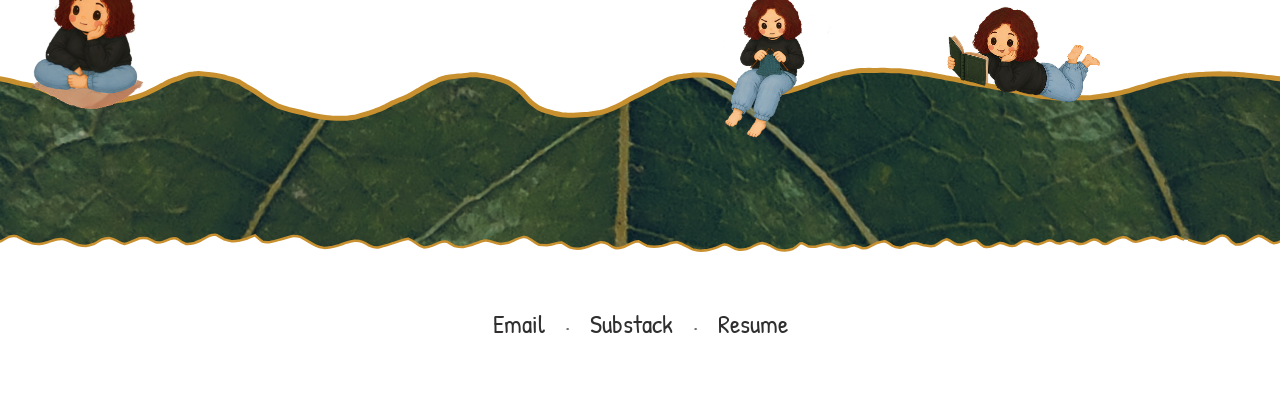
==== commit b57c80d1: "Responsiveness improvements" ====
--- a/index.html
+++ b/index.html
@@ -165,8 +165,8 @@
         <img src="assets/drawings/waves.svg" alt="" draggable="false" class="wave-svg">
         <svg class="wave-overlay" viewBox="0 0 1440 260" preserveAspectRatio="xMidYMid slice">
             <image href="assets/drawings/shraddha-sitting.png" x="50" y="-110" height="280"/>
-            <image href="assets/drawings/shraddha-knitting.png" x="530" y="-74" height="260"/>
-            <image href="assets/drawings/shraddha-reading.png" x="530" y="-74" height="230"/>
+            <image href="assets/drawings/shraddha-knitting.png" x="555" y="-70" height="260"/>
+            <image href="assets/drawings/shraddha-reading.png" x="560" y="-71" height="230"/>
         </svg>
       </div>
     </template>
--- a/assets/style.css
+++ b/assets/style.css
@@ -33,7 +33,7 @@
   font-family: var(--font-sans);
   font-size: 16px;
   line-height: 1.6;
-  padding: 32px 0 80px;
+  padding: 32px 0 45px;
   -webkit-font-smoothing: antialiased;
   -moz-osx-font-smoothing: grayscale;
 }
@@ -98,6 +98,40 @@
 
 .nav-active-link {
   border-bottom: 4px solid var(--accent);
+}
+
+@media (max-width: 720px) {
+  nav.page-margin {
+    flex-direction: column !important;
+    align-items: center !important;
+    gap: 2px !important;
+    text-align: center;
+    padding-top: 20px !important;
+    padding-bottom: 12px !important;
+  }
+
+  nav .logo {
+    width: 100%;
+    text-align: center;
+    margin-bottom: 2px;
+  }
+
+  nav .nav-links {
+    width: 100%;
+    display: flex !important;
+    justify-content: center !important;
+    align-items: center !important;
+    gap: 24px !important;
+    flex-wrap: nowrap !important;
+    font-size: 0.82em !important;
+    letter-spacing: 0.02em;
+    margin-top: 20px;
+  }
+
+  nav .nav-links a {
+    padding: 2px 0 !important;
+    white-space: nowrap;
+  }
 }
 
 /* ---------- WAVE ANIMATION ---------- */
@@ -629,7 +663,7 @@
   direction: rtl;
 }
 
-.project-card--reverse > * {
+.project-card--reverse>* {
   direction: ltr;
 }
 
@@ -897,6 +931,12 @@
   color: var(--muted);
 }
 
+@media (max-width: 720px) {
+  .connect-separator {
+    display: none;
+  }
+}
+
 /* Knick-knacks illustration */
 .about-knickknacks {
   display: flex;
@@ -984,6 +1024,10 @@
     aspect-ratio: 1440 / 500;
   }
 
+  .writing-header h2 {
+    font-size: 30px;
+  }
+
   /* Projects responsive */
   .project-card,
   .project-card--reverse {
@@ -992,7 +1036,7 @@
     gap: 32px;
   }
 
-  .project-card--reverse > * {
+  .project-card--reverse>* {
     direction: ltr;
   }
 
@@ -1006,6 +1050,15 @@
 
   .project-content {
     order: 2;
+  }
+
+  .page-margin {
+    margin-left: 30px;
+    margin-right: 30px;
+  }
+
+  .essay {
+    padding: 28px 25px;
   }
 
   /* About responsive */
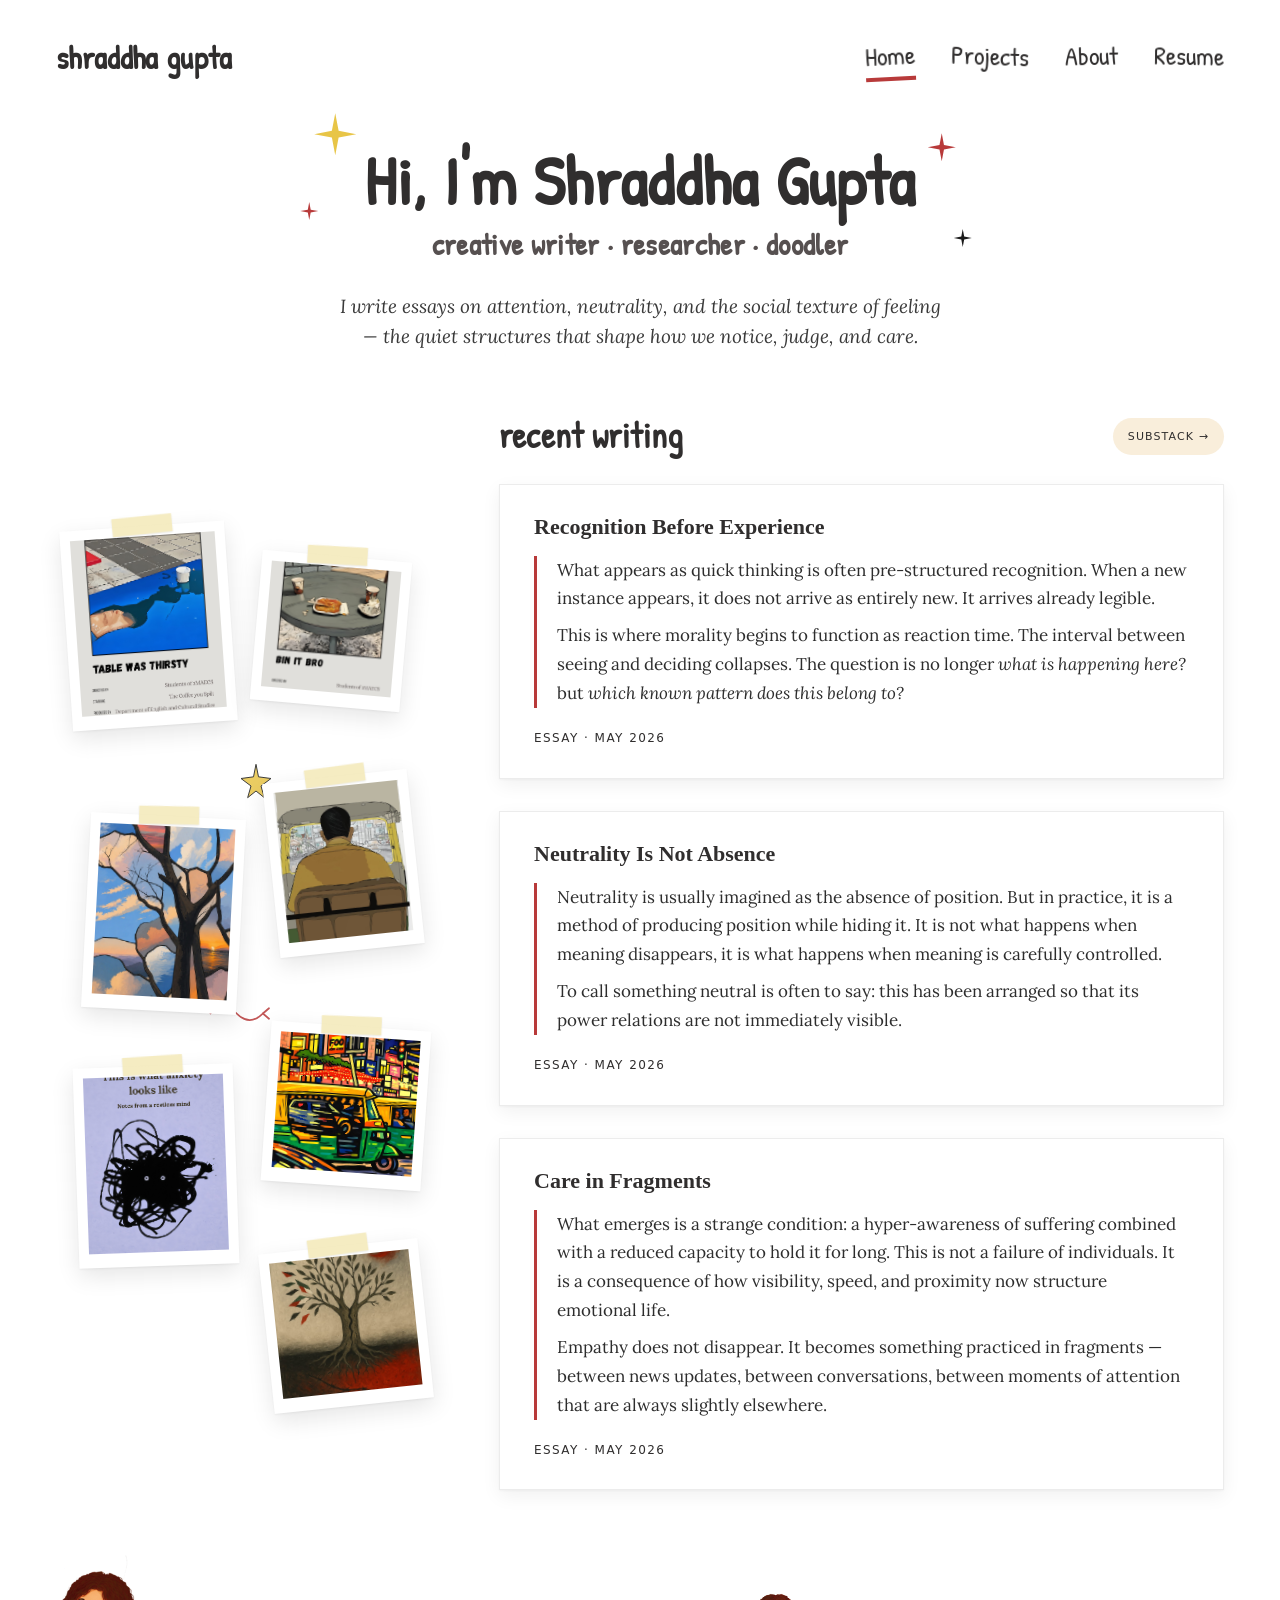
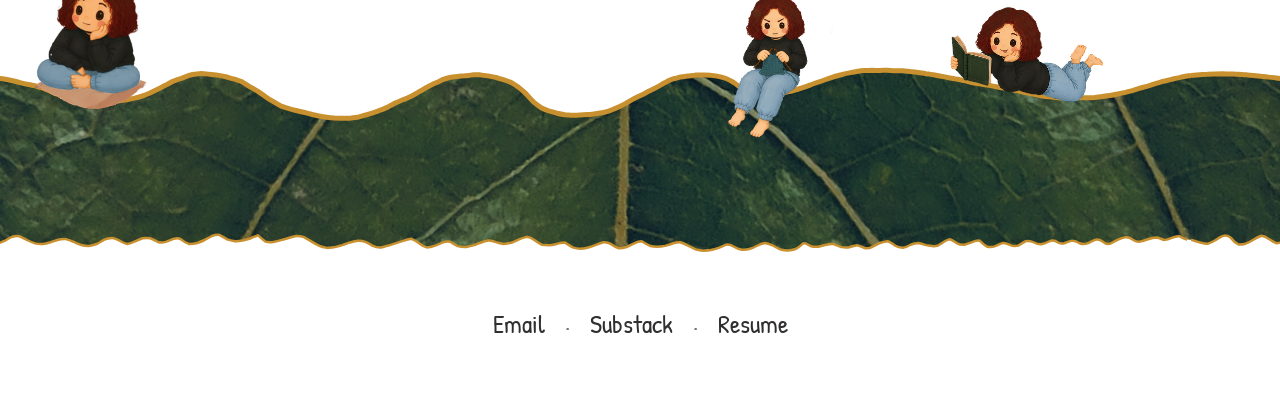
==== commit ab2fbcd8: "Hide image captions" ====
--- a/index.html
+++ b/index.html
@@ -49,37 +49,37 @@
 
         <div class="art" style="top: 0; left: 10px; width: 165px; height: 200px; transform: rotate(-4deg);">
           <img src="assets/arts/art-1.jpeg" alt="" data-caption="Untitled · 01">
-          <div class="caption">untitled · 01</div>
+          <!-- <div class="caption">untitled · 01</div> -->
         </div>
 
         <div class="art" style="top: 30px; left: 200px; width: 150px; height: 150px; transform: rotate(5deg);">
           <img src="assets/arts/art-2.jpeg" alt="" data-caption="Untitled · 02">
-          <div class="caption">untitled · 02</div>
+          <!-- <div class="caption">untitled · 02</div> -->
         </div>
 
         <div class="art" style="top: 290px; left: 30px; width: 155px; height: 195px; transform: rotate(3deg);">
           <img src="assets/arts/art-3.jpeg" alt="" data-caption="Untitled · 03">
-          <div class="caption">untitled · 03</div>
+          <!-- <div class="caption">untitled · 03</div> -->
         </div>
 
         <div class="art" style="top: 250px; left: 215px; width: 145px; height: 175px; transform: rotate(-6deg);">
           <img src="assets/arts/art-4.jpeg" alt="" data-caption="Untitled · 04">
-          <div class="caption">untitled · 04</div>
+          <!-- <div class="caption">untitled · 04</div> -->
         </div>
 
         <div class="art" style="top: 540px; left: 20px; width: 160px; height: 200px; transform: rotate(-2deg);">
           <img src="assets/arts/art-5.jpeg" alt="" data-caption="Untitled · 05">
-          <div class="caption">untitled · 05</div>
+          <!-- <div class="caption">untitled · 05</div> -->
         </div>
 
         <div class="art" style="top: 500px; left: 210px; width: 160px; height: 160px; transform: rotate(4deg);">
           <img src="assets/arts/art-6.jpeg" alt="" data-caption="Untitled · 06">
-          <div class="caption">untitled · 06</div>
+          <!-- <div class="caption">untitled · 06</div> -->
         </div>
 
         <div class="art" style="top: 720px; left: 210px; width: 160px; height: 160px; transform: rotate(-6deg);">
           <img src="assets/arts/art-9.jpeg" alt="" data-caption="Untitled · 06">
-          <div class="caption">untitled · 06</div>
+          <!-- <div class="caption">untitled · 06</div> -->
         </div>
 
         <svg class="doodle" style="top: 230px; left: 175px;" width="50" height="50" viewBox="0 0 60 60" fill="none">
@@ -301,7 +301,7 @@
       function show(n) {
         i = (n + tiles.length) % tiles.length;
         modalImg.src = tiles[i].src;
-        modalCaption.textContent = tiles[i].dataset.caption || '';
+        // modalCaption.textContent = tiles[i].dataset.caption || '';
       }
       function open(n) { show(n); modal.classList.add('open'); document.body.style.overflow = 'hidden'; }
       function close() { modal.classList.remove('open'); document.body.style.overflow = ''; }
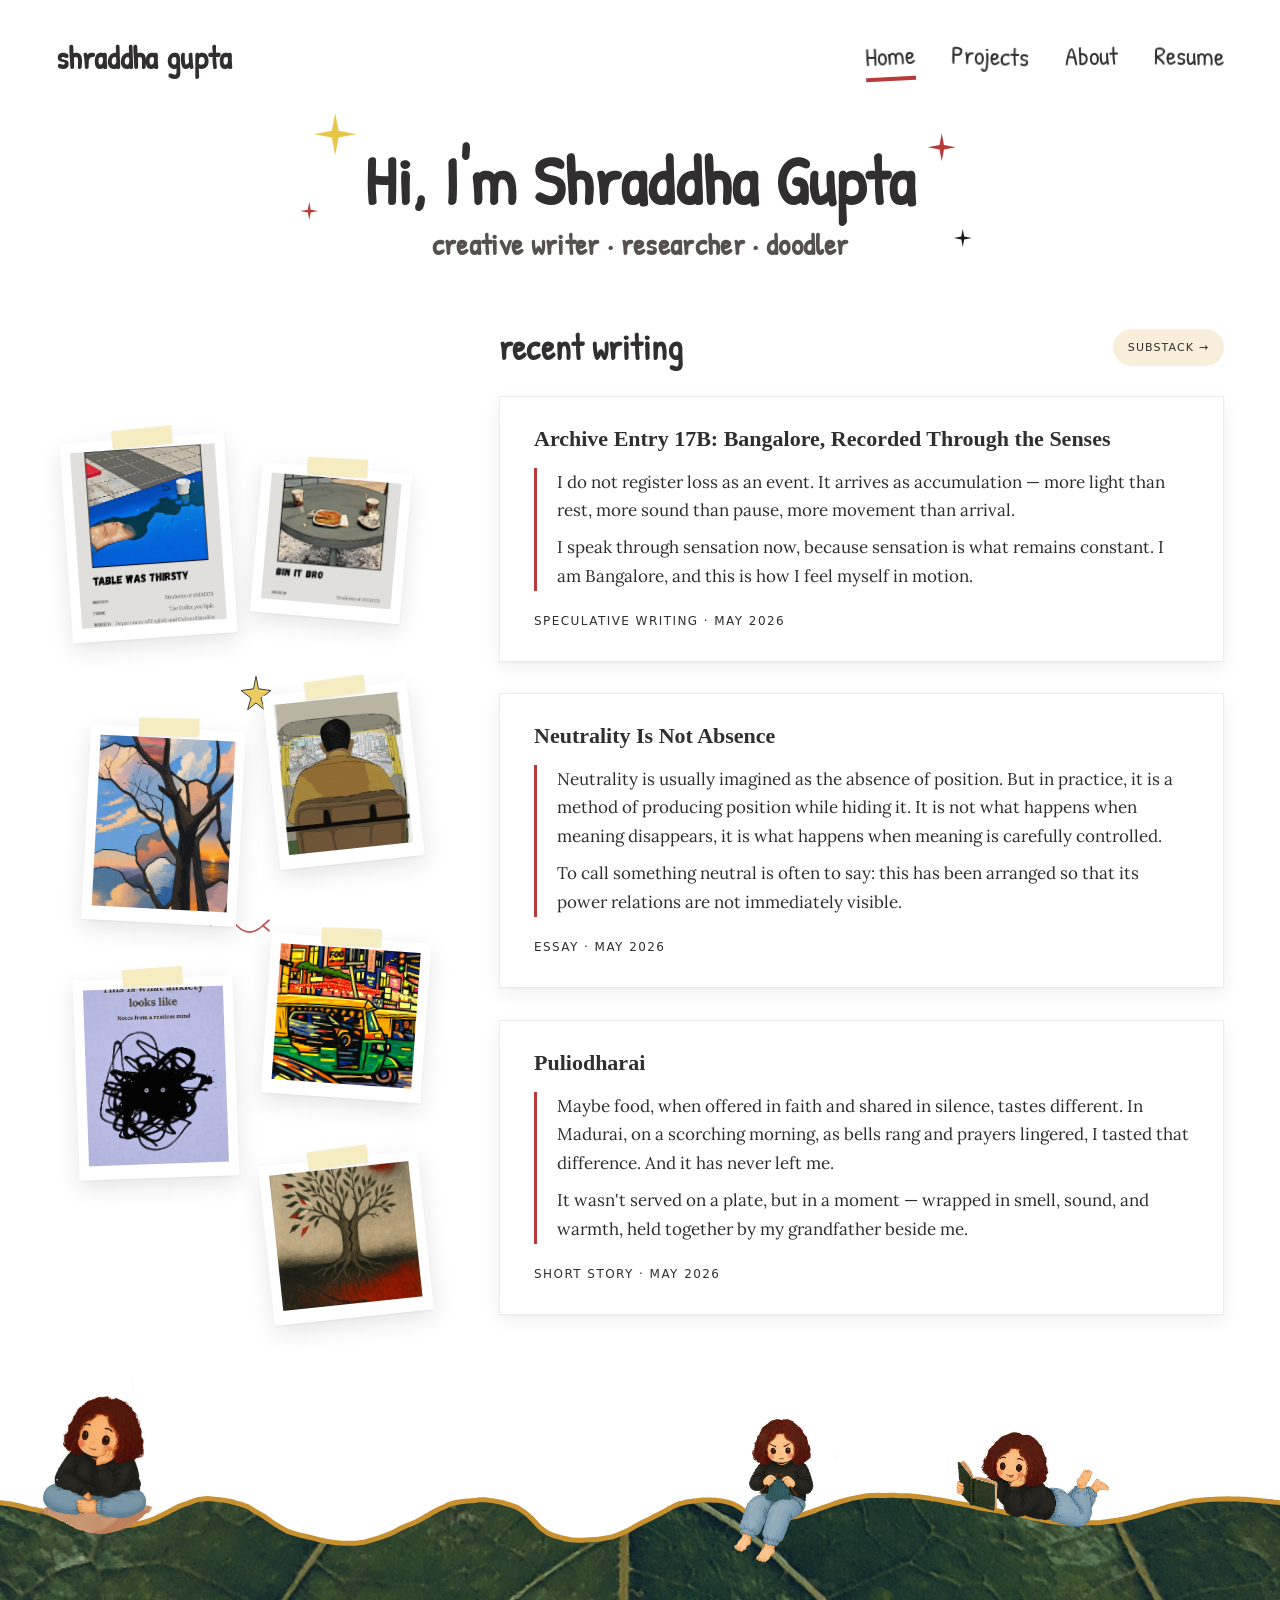
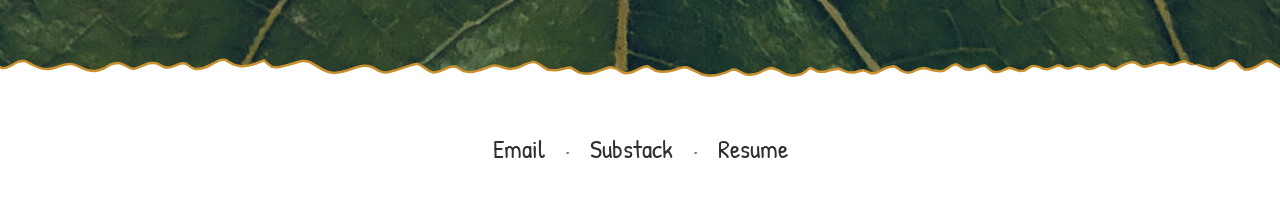
==== commit 523d6044: "Update essays, hide bio byline" ====
--- a/index.html
+++ b/index.html
@@ -37,8 +37,8 @@
         Hi, I'm Shraddha Gupta
         <span class="line2">creative writer · researcher · doodler</span>
       </h1>
-      <p class="tagline">I write essays on attention, neutrality, and the social texture of feeling — the quiet
-        structures that shape how we notice, judge, and care.</p>
+      <!-- <p class="tagline">I write essays on attention, neutrality, and the social texture of feeling — the quiet
+        structures that shape how we notice, judge, and care.</p> -->
     </header>
 
     <!-- ============================ CANVAS ============================ -->
@@ -104,16 +104,13 @@
         <article class="essay">
           <a class="title-link" href="https://shraddhag.substack.com/p/recognition-before-experience-on" target="_blank"
             rel="noopener">
-            <h3>Recognition Before Experience</h3>
+            <h3>Archive Entry 17B: Bangalore, Recorded Through the Senses</h3>
           </a>
           <blockquote>
-            <p>What appears as quick thinking is often pre-structured recognition. When a new instance appears, it does
-              not arrive as entirely new. It arrives already legible.</p>
-            <p>This is where morality begins to function as reaction time. The interval between seeing and deciding
-              collapses. The question is no longer <em>what is happening here?</em> but <em>which known pattern does
-                this belong to?</em></p>
+            <p>I do not register loss as an event. It arrives as accumulation — more light than rest, more sound than pause, more movement than arrival.</p>
+            <p>I speak through sensation now, because sensation is what remains constant. I am Bangalore, and this is how I feel myself in motion.</p>
           </blockquote>
-          <span class="meta">Essay · May 2026</span>
+          <span class="meta">Speculative writing · May 2026</span>
         </article>
 
         <article class="essay">
@@ -134,16 +131,14 @@
         <article class="essay">
           <a class="title-link" href="https://shraddhag.substack.com/p/care-in-fragments-apathy-attention"
             target="_blank" rel="noopener">
-            <h3>Care in Fragments</h3>
+            <h3>Puliodharai</h3>
           </a>
           <blockquote>
-            <p>What emerges is a strange condition: a hyper-awareness of suffering combined with a reduced capacity to
-              hold it for long. This is not a failure of individuals. It is a consequence of how visibility, speed, and
-              proximity now structure emotional life.</p>
-            <p>Empathy does not disappear. It becomes something practiced in fragments — between news updates, between
-              conversations, between moments of attention that are always slightly elsewhere.</p>
+            <p>Maybe food, when offered in faith and shared in silence, tastes different. 
+              In Madurai, on a scorching morning, as bells rang and prayers lingered, I tasted that difference. And it has never left me.</p>
+            <p>It wasn't served on a plate, but in a moment — wrapped in smell, sound, and warmth, held together by my grandfather beside me.</p>
           </blockquote>
-          <span class="meta">Essay · May 2026</span>
+          <span class="meta">Short Story · May 2026</span>
         </article>
 
       </div>
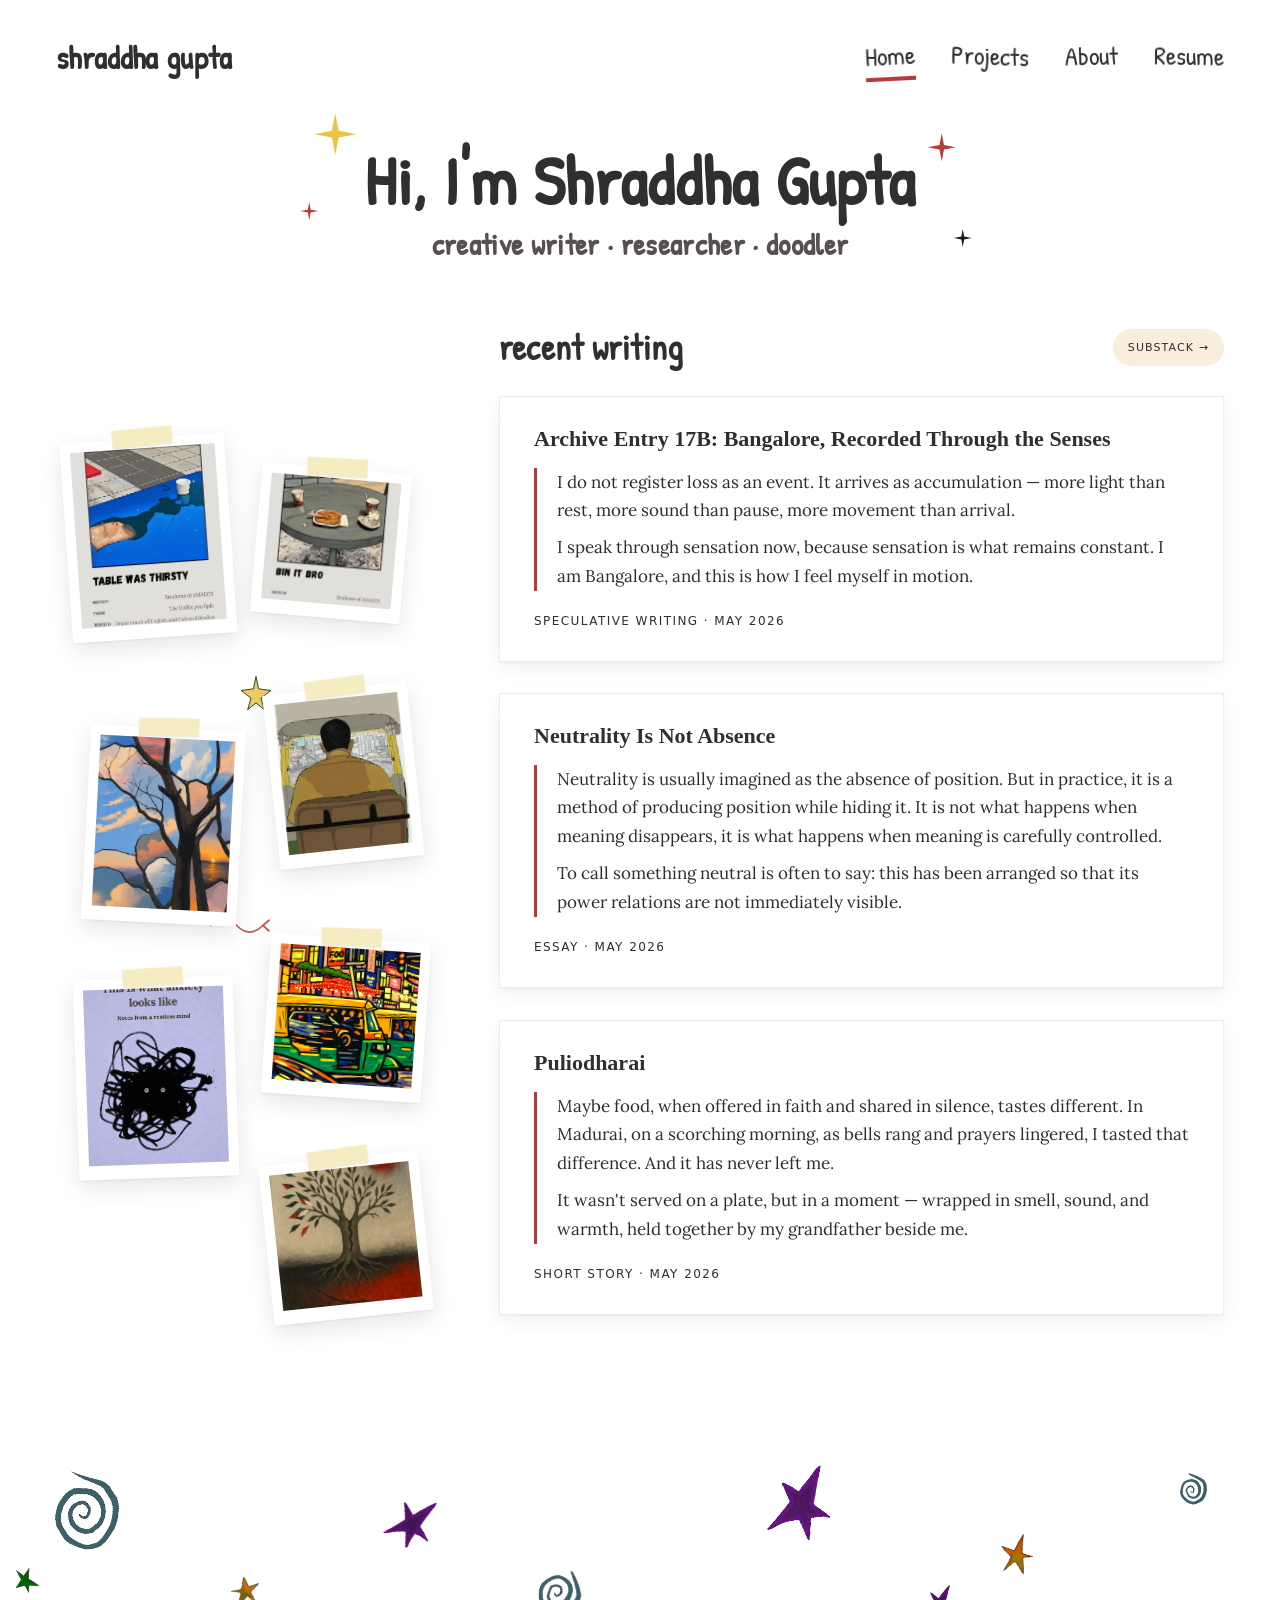
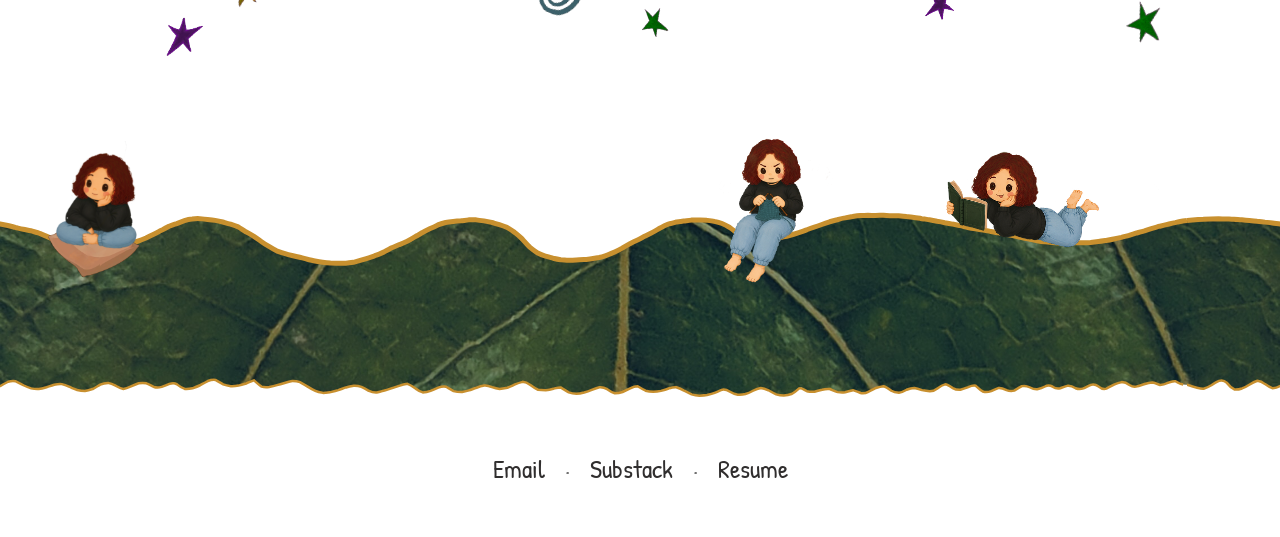
==== commit 3878be90: "Add doodles on index.html foot" ====
--- a/index.html
+++ b/index.html
@@ -107,8 +107,10 @@
             <h3>Archive Entry 17B: Bangalore, Recorded Through the Senses</h3>
           </a>
           <blockquote>
-            <p>I do not register loss as an event. It arrives as accumulation — more light than rest, more sound than pause, more movement than arrival.</p>
-            <p>I speak through sensation now, because sensation is what remains constant. I am Bangalore, and this is how I feel myself in motion.</p>
+            <p>I do not register loss as an event. It arrives as accumulation — more light than rest, more sound than
+              pause, more movement than arrival.</p>
+            <p>I speak through sensation now, because sensation is what remains constant. I am Bangalore, and this is
+              how I feel myself in motion.</p>
           </blockquote>
           <span class="meta">Speculative writing · May 2026</span>
         </article>
@@ -134,9 +136,11 @@
             <h3>Puliodharai</h3>
           </a>
           <blockquote>
-            <p>Maybe food, when offered in faith and shared in silence, tastes different. 
-              In Madurai, on a scorching morning, as bells rang and prayers lingered, I tasted that difference. And it has never left me.</p>
-            <p>It wasn't served on a plate, but in a moment — wrapped in smell, sound, and warmth, held together by my grandfather beside me.</p>
+            <p>Maybe food, when offered in faith and shared in silence, tastes different.
+              In Madurai, on a scorching morning, as bells rang and prayers lingered, I tasted that difference. And it
+              has never left me.</p>
+            <p>It wasn't served on a plate, but in a moment — wrapped in smell, sound, and warmth, held together by my
+              grandfather beside me.</p>
           </blockquote>
           <span class="meta">Short Story · May 2026</span>
         </article>
@@ -145,7 +149,34 @@
     </section>
   </main>
 
-    <!-- ============================ WAVE ANIMATION ============================ -->
+  <!-- ============================ SCATTERED DOODLES ============================ -->
+  <div class="doodle-strip">
+    <img class="doodle-item" src="assets/doodles/doodle-1.png" alt=""
+      style="left: 4%; top: 20px; width: 70px; transform: rotate(-15deg);">
+    <img class="doodle-item" src="assets/doodles/doodle-5.png" alt=""
+      style="left: 1%; top: 120px; width: 25px; transform: rotate(-15deg);">
+    <img class="doodle-item" src="assets/doodles/doodle-2.png" alt=""
+       style="left: 13%; top: 170px; width: 38px; transform: rotate(180deg);">
+    <img class="doodle-item" src="assets/doodles/doodle-7.png" alt=""
+      style="left: 18%; top: 130px; width: 30px; transform: rotate(22deg);">
+    <img class="doodle-item" src="assets/doodles/doodle-2.png" alt=""
+      style="left: 30%; top: 50px; width: 50px; transform: rotate(10deg);">
+    <img class="doodle-item" src="assets/doodles/doodle-5.png" alt=""
+      style="left: 50%; top: 160px; width: 28px; transform: rotate(-8deg);">
+    <img class="doodle-item" src="assets/doodles/doodle-6.png" alt=""
+      style="left: 60%; top: 15px; width: 65px; transform: rotate(5deg);">
+    <img class="doodle-item" src="assets/doodles/doodle-4.png" alt=""
+      style="left: 42%; top: 120px; width: 45px; transform: rotate(20deg);">
+    <img class="doodle-item" src="assets/doodles/doodle-3.png" alt=""
+      style="left: 78%; top: 90px; width: 35px; transform: rotate(-20deg);">
+    <img class="doodle-item" src="assets/doodles/doodle-5.png" alt=""
+      style="left: 88%; top: 155px; width: 38px; transform: rotate(14deg);">
+    <img class="doodle-item" src="assets/doodles/doodle-2.png" alt=""
+      style="left: 72%; top: 140px; width: 32px; transform: rotate(-12deg);">
+    <img class="doodle-item" src="assets/doodles/doodle-4.png" alt=""
+      style="left: 92%; top: 25px; width: 30px; transform: rotate(-25deg);">
+  </div>
+  <!-- ============================ WAVE ANIMATION ============================ -->
   <div class="wave-frame">
     <img class="wave-leaf" src="assets/arts/leaf.jpg" alt="">
     <div class="wave-track" id="wave-track"></div>
@@ -159,9 +190,10 @@
       <div class="wave-tile">
         <img src="assets/drawings/waves.svg" alt="" draggable="false" class="wave-svg">
         <svg class="wave-overlay" viewBox="0 0 1440 260" preserveAspectRatio="xMidYMid slice">
-            <image href="assets/drawings/shraddha-sitting.png" x="50" y="-110" height="280"/>
-            <image href="assets/drawings/shraddha-knitting.png" x="555" y="-70" height="260"/>
-            <image href="assets/drawings/shraddha-reading.png" x="560" y="-71" height="230"/>
+          <image href="assets/drawings/shraddha-pillow.png" x="105" y="-55" height="260" />
+          <image href="assets/drawings/shraddha-sitting.png" x="100" y="-110" height="280" />
+          <image href="assets/drawings/shraddha-knitting.png" x="555" y="-70" height="260" />
+          <image href="assets/drawings/shraddha-reading.png" x="560" y="-71" height="230" />
         </svg>
       </div>
     </template>
@@ -171,8 +203,10 @@
       <div class="wave-tile">
         <img src="assets/drawings/waves.svg" alt="" draggable="false" class="wave-svg">
         <svg class="wave-overlay" viewBox="0 0 1440 280" preserveAspectRatio="xMidYMid slice">
-            <image href="assets/drawings/shraddha-sitting.png" x="100" y="-138" height="337"/>
-            <image href="assets/drawings/shraddha-knitting.png" x="900" y="-74" height="280"/>
+          <image href="assets/drawings/shraddha-pillow.png" x="130" y="-50" height="260" />
+          <image href="assets/drawings/shraddha-sitting.png" x="100" y="-138" height="337" />
+          <image href="assets/drawings/shraddha-knitting.png" x="900" y="-74" height="280" />
+          <image href="assets/drawings/shraddha-reading.png" x="400" y="-85" height="230" />
         </svg>
       </div>
     </template>
@@ -316,4 +350,5 @@
     })();
   </script>
 </body>
+
 </html>
--- a/assets/style.css
+++ b/assets/style.css
@@ -1103,5 +1103,28 @@
   .about-knickknacks img {
     max-height: 120px;
   }
-
-}
+}
+
+.doodle-strip {
+  position: relative;
+  height: 220px;
+  width: 100%;
+  pointer-events: none;
+  margin-top: 100px;
+}
+
+.doodle-item {
+  position: absolute;
+  height: auto;
+  pointer-events: none;
+  user-select: none;
+}
+
+@media (max-width: 720px) {
+  .doodle-strip {
+    height: 150px;
+  }
+  .doodle-item {
+    scale: 0.6;
+  }
+}
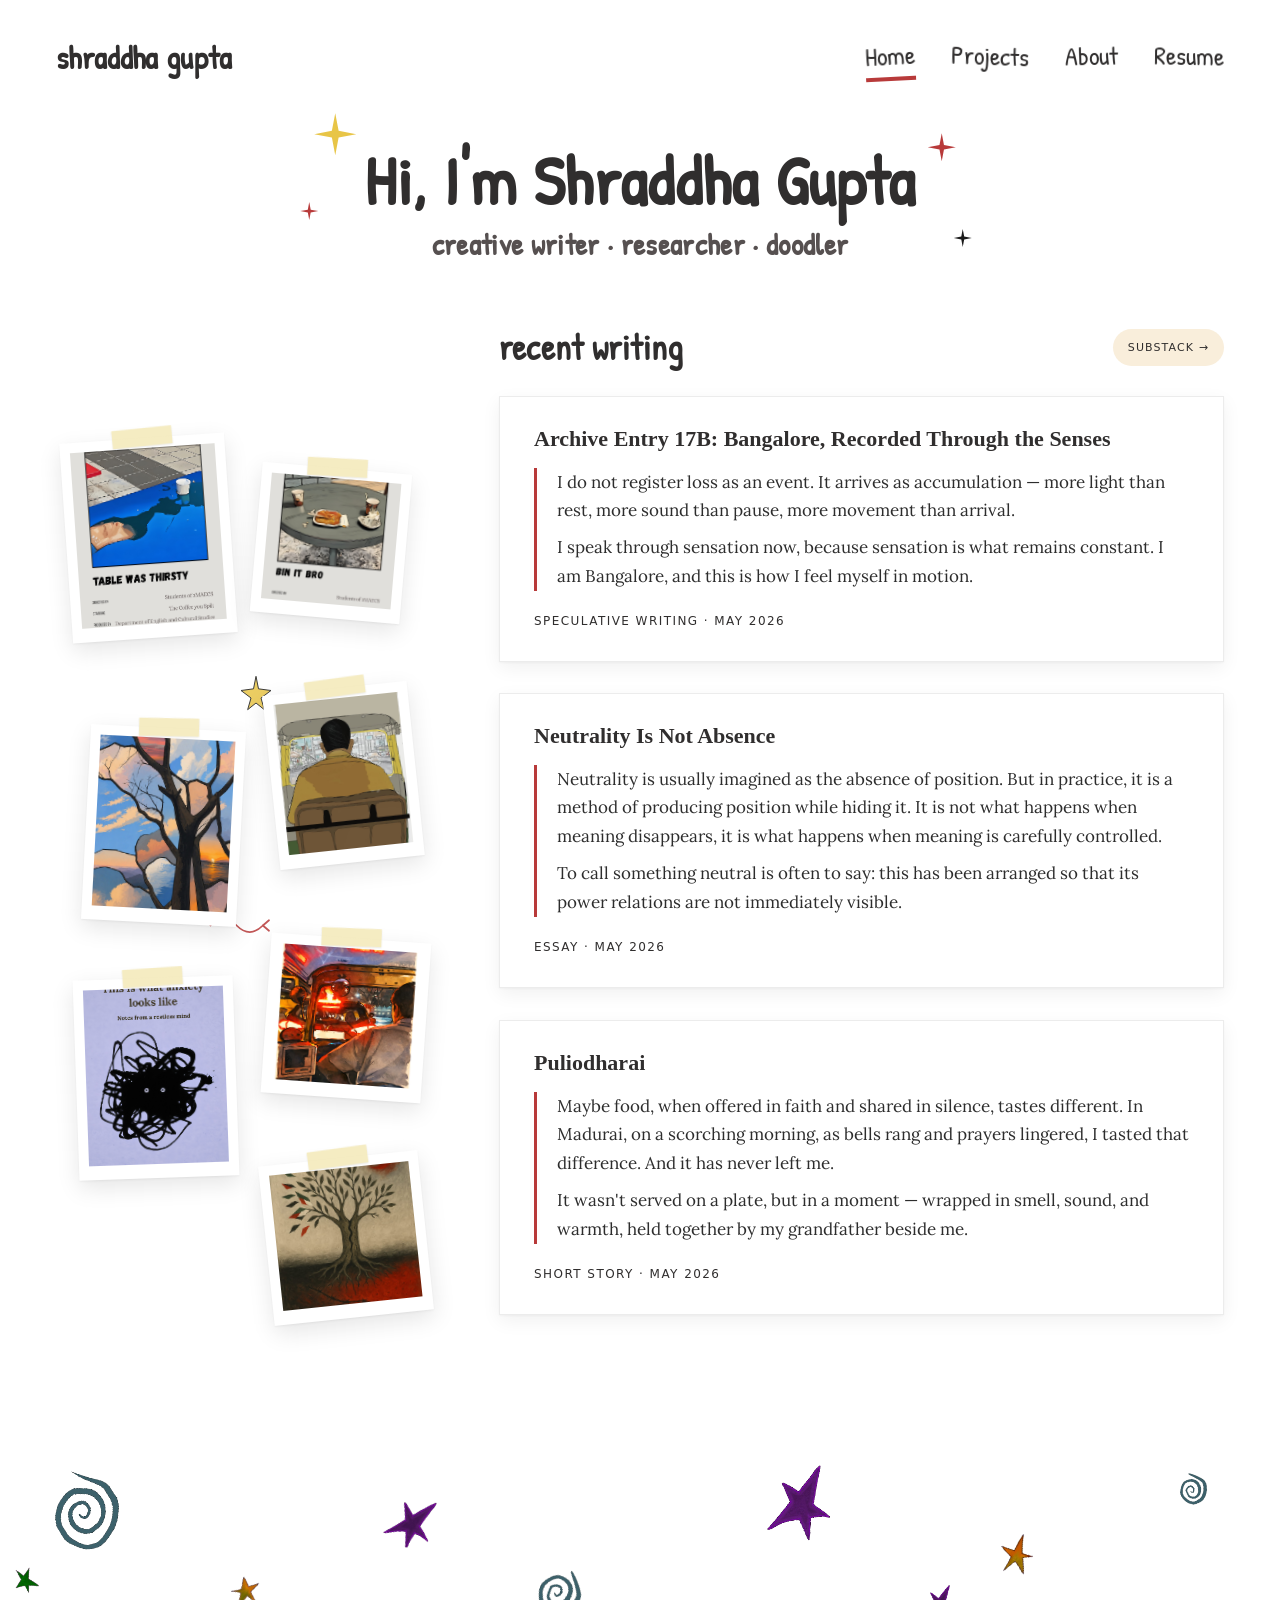
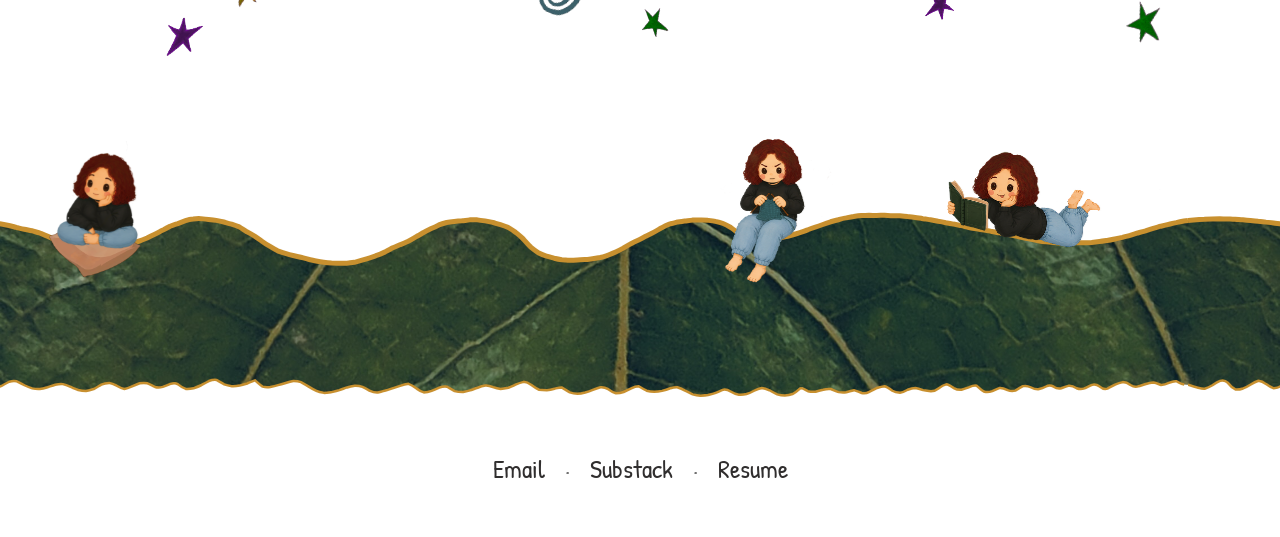
==== commit 84932147: "Replace art-6 with art-7 on homepage" ====
--- a/index.html
+++ b/index.html
@@ -73,7 +73,7 @@
         </div>
 
         <div class="art" style="top: 500px; left: 210px; width: 160px; height: 160px; transform: rotate(4deg);">
-          <img src="assets/arts/art-6.jpeg" alt="" data-caption="Untitled · 06">
+          <img src="assets/arts/art-7.jpeg" alt="" data-caption="Untitled · 07">
           <!-- <div class="caption">untitled · 06</div> -->
         </div>
 
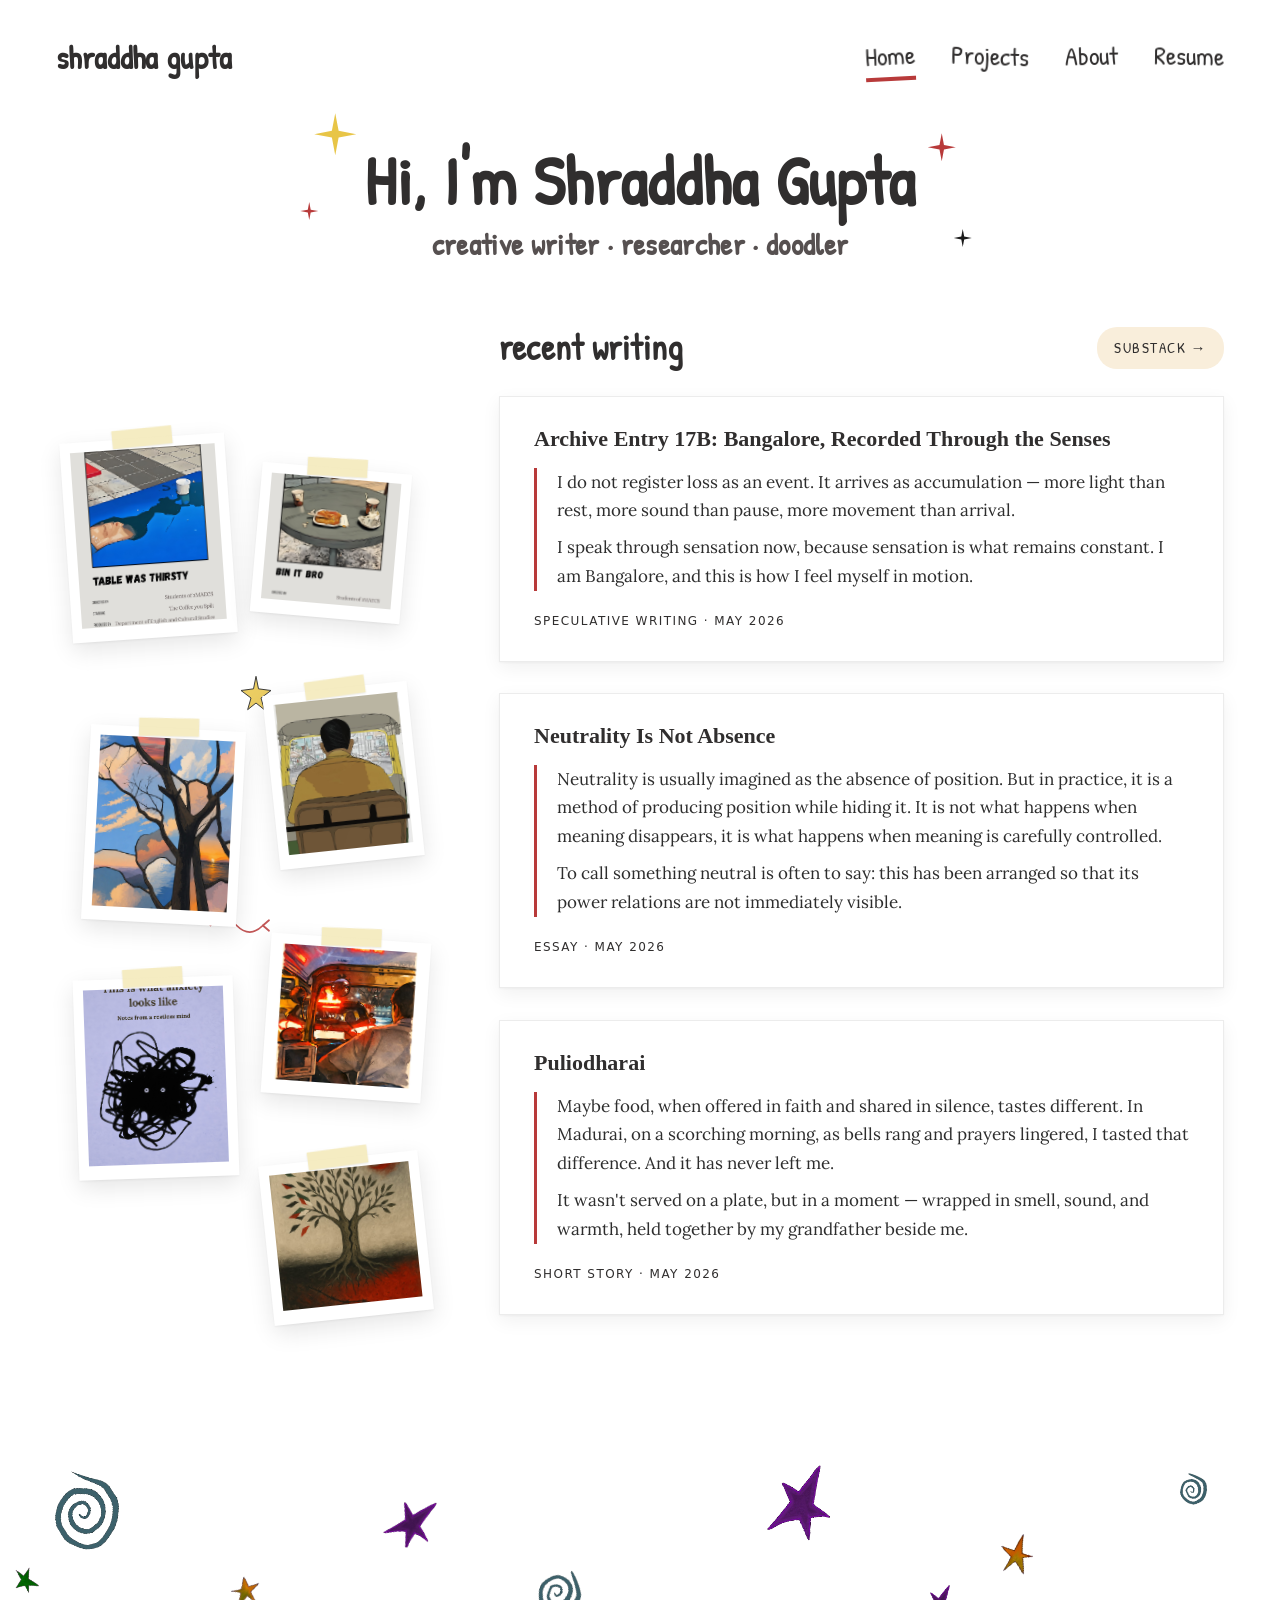
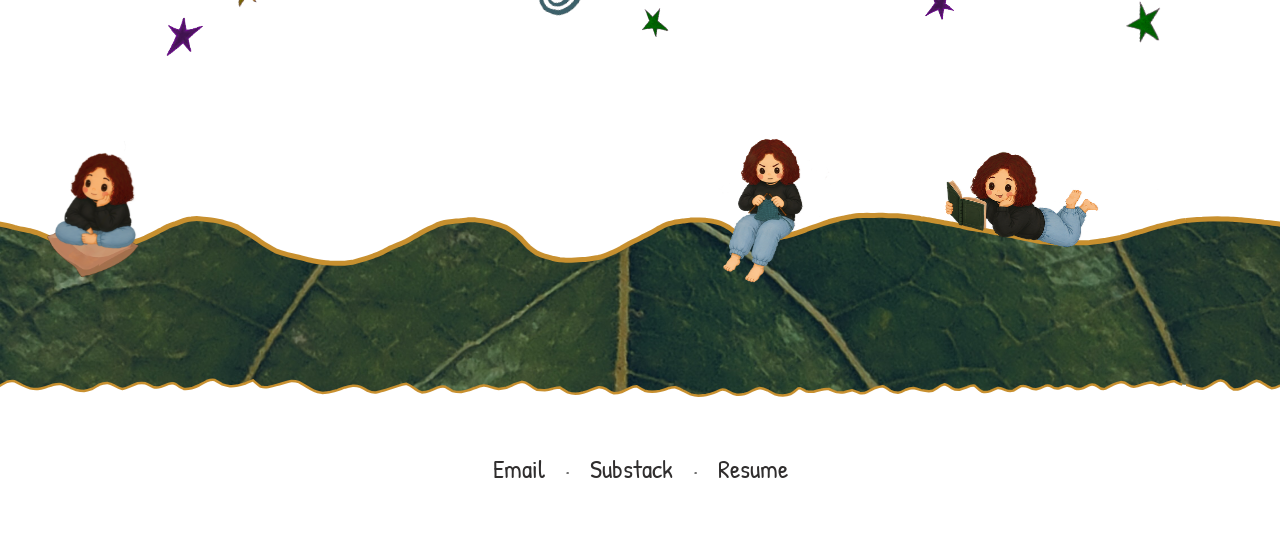
==== commit 9a608182: "Add Plausible analytics to top-level pages" ====
--- a/index.html
+++ b/index.html
@@ -11,6 +11,8 @@
   <link
     href="https://fonts.googleapis.com/css2?family=Lora:ital,wght@0,400;0,500;1,400;1,500&family=Patrick+Hand&display=swap"
     rel="stylesheet">
+  <script defer data-domain="shraddha.page" src="https://stati.stic.earth/js/script.js"></script>
+  <script>window.plausible = window.plausible || function() { (window.plausible.q = window.plausible.q || []).push(arguments) }</script>
 </head>
 
 <body>
--- a/assets/style.css
+++ b/assets/style.css
@@ -420,15 +420,15 @@
 }
 
 .writing-header a {
-  font-family: var(--font-sans);
-  font-size: 11px;
+  font-family: var(--font-hand);
+  font-size: 15px;
   color: var(--ink);
   text-decoration: none;
   text-transform: uppercase;
   letter-spacing: 0.1em;
   border-radius: 20px;
   background: rgb(249, 238, 219);
-  padding: 10px 15px 10px 15px;
+  padding: 9px 17px;
   margin-top: auto;
   margin-bottom: auto;
 }
